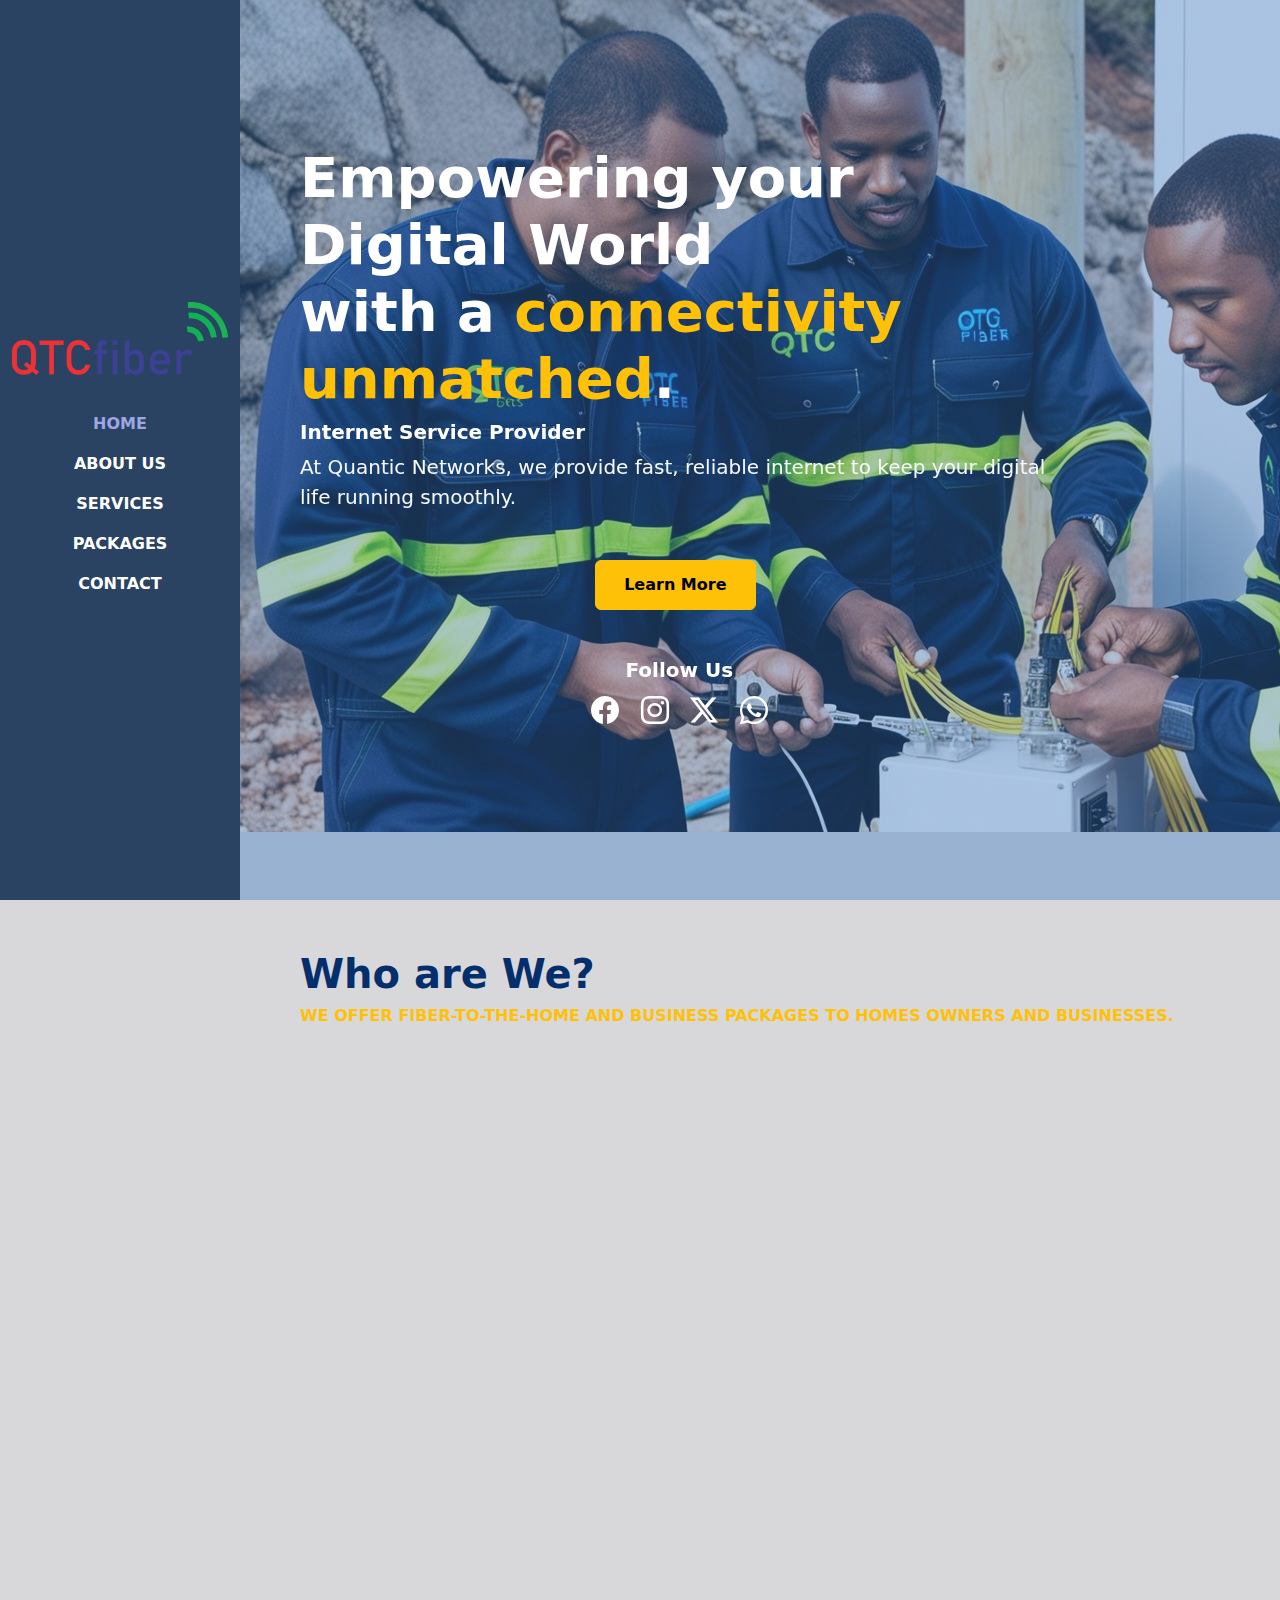
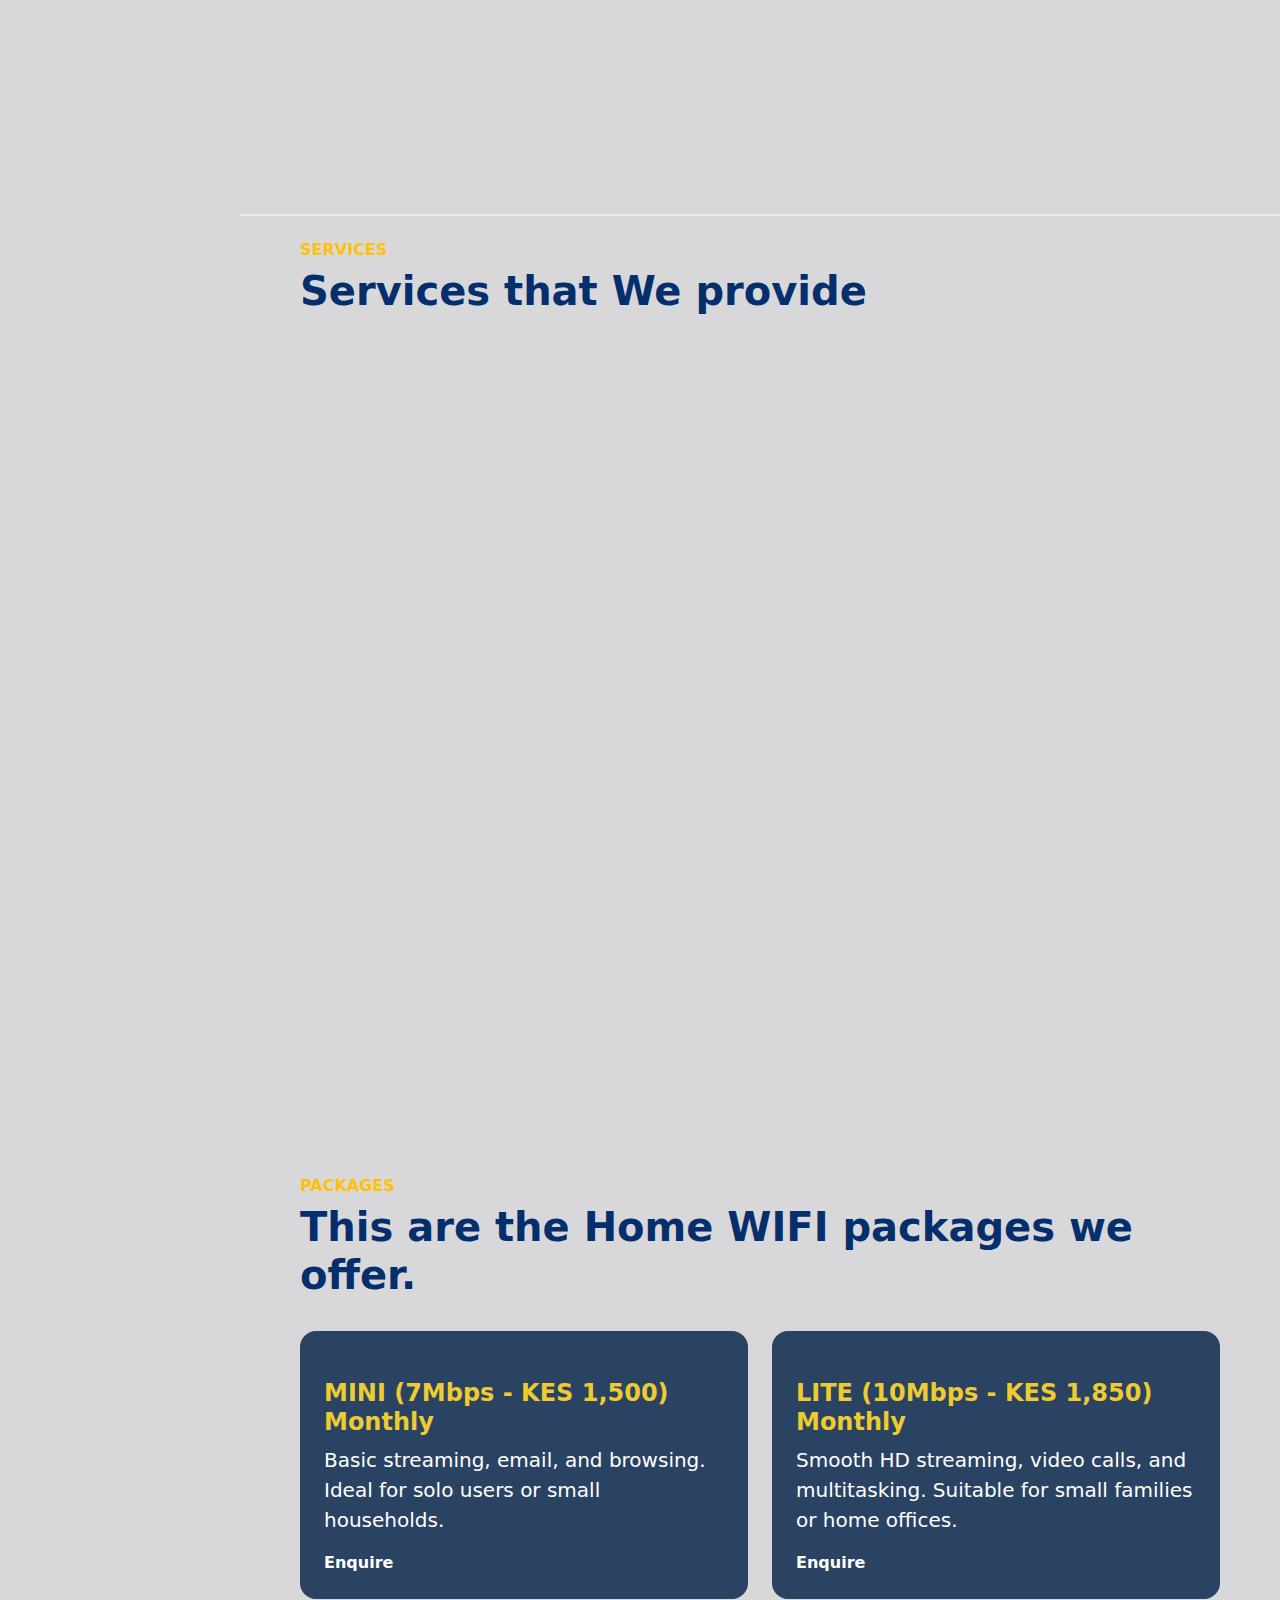
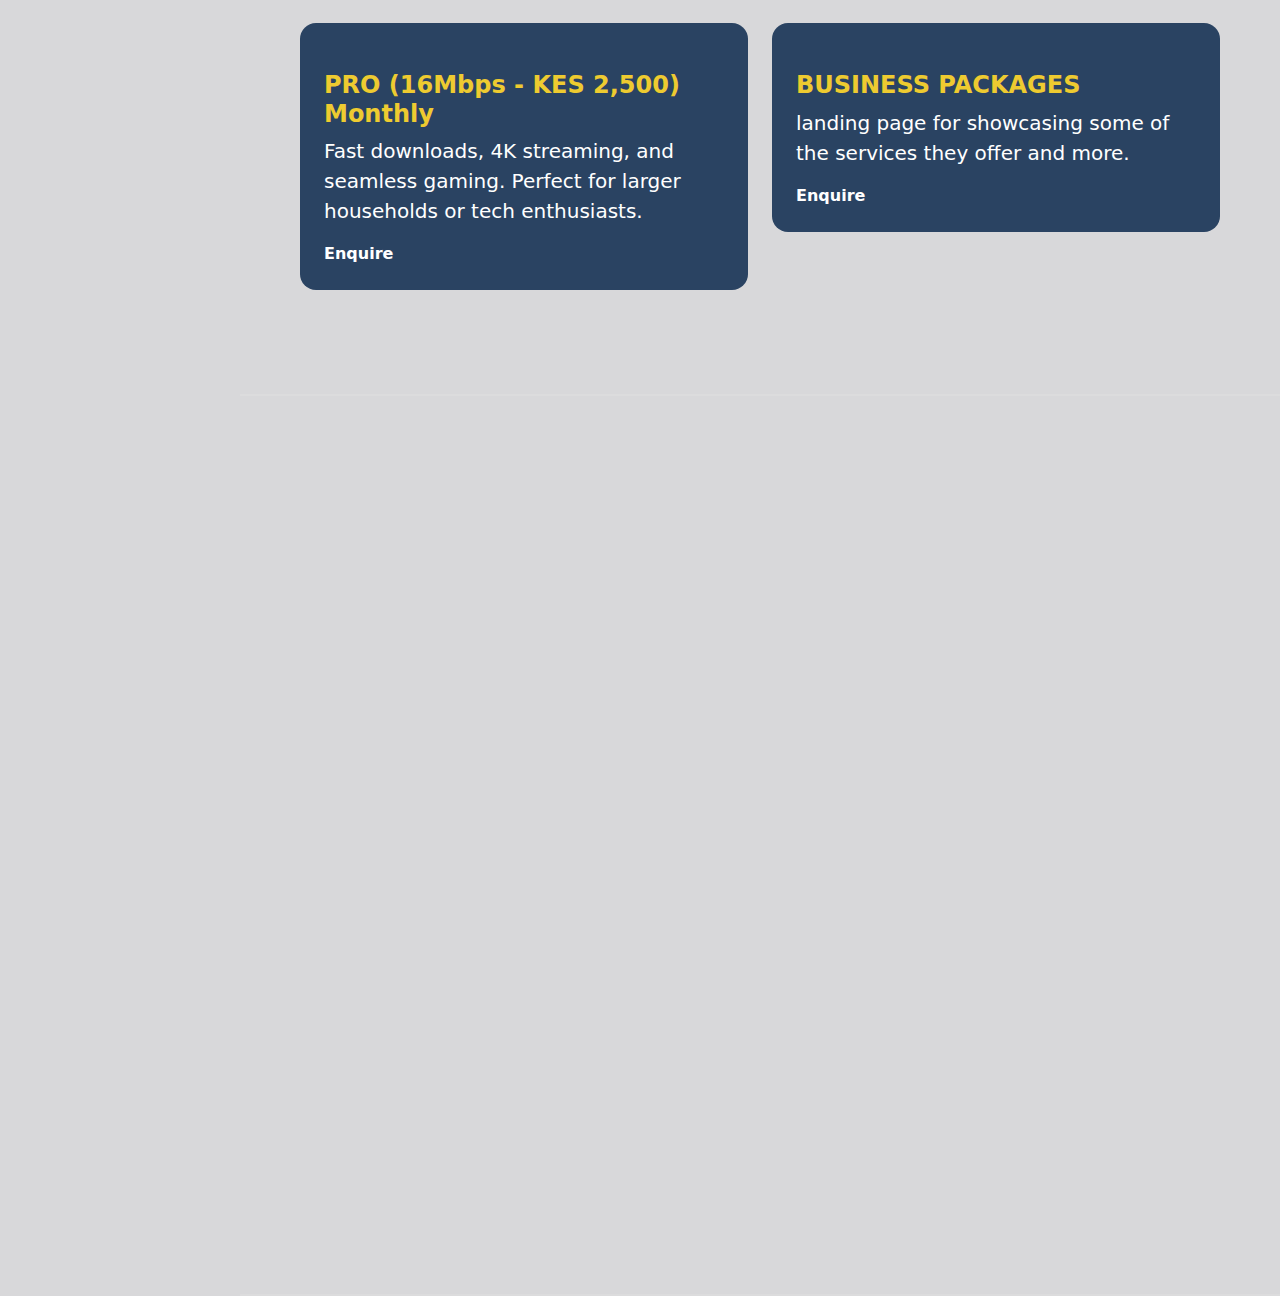
==== index.html @ b3d5b42d "minor edit" ====
<!doctype html>
<html lang="en">
  <head>
    <meta charset="utf-8">
    <meta name="viewport" content="width=device-width, initial-scale=1">
    <title>Quantic Networks</title>
    <link href="https://unpkg.com/aos@2.3.1/dist/aos.css" rel="stylesheet">
    <link rel="stylesheet" href="https://cdn.jsdelivr.net/npm/bootstrap-icons@1.11.3/font/bootstrap-icons.min.css">
    <link rel="stylesheet" href="index.css">
    <link rel= "stylesheet" href= "https://maxst.icons8.com/vue-static/landings/line-awesome/font-awesome-line-awesome/css/all.min.css" >
    <link href="https://cdn.jsdelivr.net/npm/bootstrap@5.3.3/dist/css/bootstrap.min.css" rel="stylesheet">
    <style>
        @import url('https://fonts.googleapis.com/css2?family=Bai+Jamjuree:ital,wght@0,200;0,300;0,400;0,500;0,600;0,700;1,200;1,300;1,400;1,500;1,600;1,700&display=swap');

h1,h2,h3,h4,h5,h6{
    color: var(--color-heading);
    font-weight: 700;
}
:root {
    --color-body: #fff;
    --color-heading: #eed830;
    --color-base: #2a4362;
    --color-base3: #052e6c;
    --color-base2: #d8d8da;
    --color-brand: #fff;
    --color-brand2: #eecb30;
    --color-brand3: #9fa6e4;

    --sidebar-width: 240px;
    --font-base: "Bai Jamjuree", sans-serif;
}
body{
    background-color: var(--color-base2);
    color: var(--color-body);
    font-weight: 700;
}
a{
    text-decoration: none;
    color: var(--color-body);
    transition: all 0.4s ease;
}
a:hover {
    color: var(--color-brand);
}
img{
    width: 100%;
    background-position: center;
    object-fit: cover;
}
.bg-base{
    background-color: var(--color-base);
}
.full-height{
 min-height: 100vh;
 height: 100%;
 display: flex;
 flex-direction: column;
 justify-content: center;
 padding-top: 80px;
 padding-bottom: 80px;
 border-bottom: 2px solid rgba(255, 255, 255, 0.1);
}
.full-height1{
 min-height: 100vh;
 height: 100%;
 display: flex;
 flex-direction: column;
 justify-content: center;
 padding-top: 80px;
 padding-bottom: 80px;
 background: linear-gradient(rgba(56, 119, 197, 0.4),rgba(56, 119, 197,0.4)),url(Images/Img1.jpg);
 background-repeat: no-repeat;
 /* border-bottom: 2px solid rgba(236, 236, 236, 0.877); */
}
.responsive-image {
    width: 100%;
    height: auto;
    display: block;
    margin: auto;
}

.full-height3{
 min-height: 100vh;
 height: 100%;
 display: flex;
 flex-direction: column;
 justify-content: center;
 padding-top: 50px;
 padding-bottom: 90px;
 /* background: var(--color-base); */
 border-bottom: 2px solid rgba(236, 236, 236, 0.877);
}
.text-brand{
    color: var(--color-brand2);
}
.text-brand2{
    color: var(--color-brand);
}
.text-brand3{
    color: var(--color-base3);
}
/* navbar */
.navbar{
    background-color: var(--color-base);
}
.navbar .nav-link {
font-weight: 700;
text-transform: uppercase;
color: #fff;
}
.navbar .nav-link:hover{
    color: var(--color-base3);
}
.navbar .nav-link.active{
    color: var(--color-brand3);
}
@media(min-width: 992px) {
    .navbar{
        min-height: 100vh;
        width: var(--sidebar-width);
        /* background: linear-gradient(rgba(211,205,209,0.9),rgba(211,205,209,0.9)),url(imgs/102.jpg); */
        background-repeat: no-repeat;
        background-size: cover;
        background-position: center;
    }
  
    #content-wrapper{
        padding-left: var(--sidebar-width);
    }
}

.btn{
padding: 12px 28px;
font-weight: 700;
}
.btn-brand{
    background-color: var(--color-brand3);
   
}
.btn-brand:hover,
.btn-brand:focus {
    background-color: var(--color-base3);
    color: var(--color-brand);
}
.socials-brand{
    color: var(--color-brand);
}
.socials-brand:hover,
.socials-brand:focus {
    color: var(--color-base3);
}
.link-custom{
    font-weight: 700;
    position: relative;
}
.link-custom::after{
    content: "";
    width: 0%;
    height: 2px;
    background-color: var(--color-brand);
    position: absolute;
    left: 0;
    top: 100%;
    transition: all 0.4s;
}
.link-custom:hover::after{
    width: 100%;
}
.shadow-effect{
    transition: all 0.5s;
}
.shadow-effect:hover{
    box-shadow: -6px 6px 0 0 var(--color-brand2);
}
.iconbox{
width: 60px;
height: 60px;
display: flex;
align-items: center;
justify-content: center;
font-size: 32px;
background-color: var(--color-brand);
color: var(--color-base);
}

.Card-custom .Card-custom-image {
overflow: hidden;
}
.Card-custom .Card-custom-image img {
    transition: all 0.4s ease;
}
.Card-custom:hover .Card-custom-image img {
    transform: scale(1.1);
}
#contact .form-control {
    background-color: var(--color-base);
    border-color: var(--color-base);
    color: var(--color-body);
}
#contact .form-control:focus {
    border-color: var(--color-brand);
    box-shadow: none;
}
#contact .form-control::placeholder {
    color: var(--color-body);
}
#contact input.form-control {
    height: 44px;
}
.profile{
    margin-top: 25px;
}
.profile .img-box {
opacity: 1;
display: block;
position: relative;
}
.profile h2{
    font-size: 22px;
    color: var(--color-base3);
    font-weight: bold;
    margin-top: 15px;
}
.profile h3{
    font-size: 15px;
    color: #000;
    margin-top: 15px;
}
.img-box::after{
    content: '';
    opacity: 0;
    background-color: rgba(0, 0, 0, 0.6);
    position: absolute;
    right: 0;
    left: 0;
    top: 0;
    bottom: 0;
}
.img-box ul{
    margin: 0;
    padding: 20px 0;
    position: absolute;
    z-index: 1;
    bottom: 0;
    display: block;
    left: 50%;
    transform: translateX(-50%);
    opacity: 0;
}
.img-box ul li{
    width: 40px;
    height: 40px;
    border: 1px solid #fff;
    border-radius: 50%;
    margin: 1px;
    padding: 4px;
    display: inline-block;
}
.img-box a{
    color: #fff;
}
.img-box:hover::after{
    opacity: 1;
}
.img-box:hover ul{
    opacity: 1;
}
.img-box a:hover li{
    color: var(--color-base3);
    border: 1px solid #052e6c;
}

    </style>
  </head>
  <body data-bs-spy="scroll" data-bs-target=".navbar">
    <!-- Navbar -->
    <nav class="navbar navbar-expand-lg navbar-dark fixed-top">
        <div class="container flex-lg-column">
          <a class="navbar-brand mb-lg-4 m-lg-auto" href="#">
            <span class="h3 fw-bold d-block d-lg-none">Quantic Networks</span>
            <img src="Images/Logo.png" class="d-none d-lg-block" alt="">
          </a>
          <button class="navbar-toggler" type="button" data-bs-toggle="collapse" data-bs-target="#navbarNav" aria-controls="navbarNav" aria-expanded="false" aria-label="Toggle navigation">
            <span class="navbar-toggler-icon"></span>
          </button>
          <div class="collapse navbar-collapse" id="navbarNav">
            <ul class="navbar-nav ms-auto flex-lg-column text-lg-center">
              <li class="nav-item">
                <a class="nav-link active" href="#home">Home</a>
              </li>
              <li class="nav-item">
                <a class="nav-link" href="#about">About Us</a>
              </li>
              <li class="nav-item">
                <a class="nav-link" href="#services">Services</a>
              </li>
              <li class="nav-item">
                <a class="nav-link" href="#work">Packages</a>
              </li>
              <!-- <li class="nav-item">
                <a class="nav-link" href="#team">Team</a>
              </li> -->
              <li class="nav-item">
                <a class="nav-link" href="#contact">Contact</a>
              </li>
             
             
            </ul>
          </div>
        </div>
      </nav>
      <!-- //Navbar -->

      <!-- Content wrapper -->
       <div id="content-wrapper">
        <!-- Home section -->
         <section id="home" class="full-height1 px-lg-5">
            <div class="container">
                <div class="row">
                    <div class="col-lg-10">
                        <h1 class=" display-4 fw-bold" data-aos="fade-down" data-aos-duration="2500"> <span class="text-brand2">Empowering your Digital World<br>with a <span class="text-warning">connectivity unmatched</span>.</span></h1>
                        <h5 class="text-brand2"data-aos="fade-down" data-aos-delay="800">Internet Service Provider</h5>
                        <p class="lead text-light mb-4" data-aos="fade-down" data-aos-delay="800">At Quantic Networks, we provide fast, reliable internet to keep your digital life running smoothly.</p>
                    </div>
                </div> 
            </div>
            <div class="row mt-4 d-flex">  
                <div class="col-lg-10 text-center">
                    <a href="#about" class="btn btn-warning me-2 text-center">Learn More</a>
                </div>
              <div class="col-lg-10 text-center mt-4" data-aos="fade-down" data-aos-delay="800">
                <div class="row mt-4">
                    <div class="col-12">
                        <h5 class=" text-center text-brand2">Follow Us</h5> 
                       <div class="container mb-4">
                            <a href="https://www.facebook.com/" class="socials-brand"><i class="bi bi-facebook fs-3 me-3"></i></a>
                            <a href="https://instagram.com/qtcfiber_care" class="socials-brand"><i class="bi bi-instagram fs-3 me-3"></i></a>
                            <a href="https://x.com/" class="socials-brand"><i class="bi bi-twitter-x fs-3 me-3"></i></a>
                            <a href="https://api.whatsapp.com/send?phone=254114063049&text=Hi, .&source=&data="class="socials-brand"><i class="bi bi-whatsapp fs-3"></i></a>
                       </div>
                    </div>
                </div>
              </div>
         </section>
         <!-- //Home section -->

         <!-- Who are We section -->
         <section id="about" class="full-height3 px-lg-5">
            <div class="container-fluid">
              <div class="row">
                  <div class="col lg-8">
                      <h1 class="text-brand3">Who are We?</h1>
                      <h6 class="text-brand3 text-warning">WE OFFER FIBER-TO-THE-HOME AND BUSINESS PACKAGES TO HOMES OWNERS AND BUSINESSES.</h6>
                  </div>
                  <div class="mb-2">
                          <p class="lead text-dark" data-aos="fade-up" data-aos-duration="1500">Founded in 2019, QTC Fiber is dedicated to bringing high-speed FTTH (Fiber-To-The-Home) technology to the vibrant community of Kasarani, Nairobi. Our skilled technicians and customer-focused team are committed to delivering a seamless internet experience with unmatched performance and reliability. We take pride in pioneering Kasarani's digital landscape, ensuring our future-proof network meets the growing demand for bandwidth. More than just an internet provider, QTC Fiber is here to bridge the digital divide and empower Kasarani. Join us today and experience the difference. </p>
              </div>
            </div>
                <div class="row px-lg-5 d-flex justify-content-center">
                   <div class="col-lg-4"data-aos="fade-up" data-aos-duration="1800">
                    <div class="mb-4 p-4 bg-base rounded-4 shadow ">
                        <div class="iconbox rounded-4">
                            <i class="bi bi-eye text-warning"></i>
                        </div>
                        <h4 class="text-warning mb-2">Vision</h4>
                        <p class="lead">To lead in providing reliable fiber optic solutions, connecting every home and business in Kenya for a digitally inclusive future.</p>
                    </div>
                   </div>
                   <div class="col-lg-4"data-aos="fade-up" data-aos-duration="1800">
                    <div class="Service p-4 bg-base rounded-4 shadow ">
                        <div class="iconbox rounded-4">
                            <i class="bi bi-trophy text-warning"></i>
                        </div>
                        <h4 class="text-warning mb-2">Mission</h4>
                        <p class="lead">To deliver fast, reliable, and future-proof internet with a focus on quality, customer satisfaction, and community growth in Kenya.</p>
                    </div>
                   </div>
                    <div class="mb-4">
                        
                        <div class=" mb-2"data-aos="fade-up" data-aos-duration="1500">
                           
                        </div>
                    </div>
                  
              </div>
             
            </div>
             </section>
             <!-- //Who are we end -->
          <!-- Services section -->
           <section id="services" class="full-height2 px-lg-5">
          <div class="container mt-4">
            <div class="row">
                <div class="col lg-8">
                    <h6 class="text-brand3 text-warning">SERVICES</h6>
                    <h1 class="text-brand3">Services that We provide</h1>
                </div>
            </div>
            <div class="row">
                <div class="col-md-4 mb-4"data-aos="fade-up" data-aos-duration="1500">
                    <div class="Service p-4 bg-base rounded-4 shadow-effect">
                        <div class="iconbox rounded-4">
                            <i class="bi bi-wrench-adjustable-circle text-warning"></i>
                        </div>
                        <h4 class="text-brand2 mt-4 mb-2 text-warning">FREE WIFI INSTALLATIONS</h4>
                        <p class="lead">We ensure your household remains connected with fast, reliable, and secure internet. We customize the setup to suit your home’s layout, maximizing coverage for all your devices. Whether for streaming, gaming, or remote work, we deliver a seamless internet experience that keeps your family connected.</p>
                        <a href="https://api.whatsapp.com/send?phone=254114063049&text=Hi, I would like to ask about your free wifi installations.&source=&data=" class="link-custom text-warning">Enquire</a>
     
                    </div>
                </div>
                <div class="col-md-4 mb-4" data-aos="fade-up" data-aos-duration="2300">
                    <div class="Service p-4 bg-base rounded-4 shadow-effect">
                        <div class="iconbox rounded-4">
                            <i class="bi bi-laptop text-warning"></i>
                        </div>
                        <h4 class="text-brand2 mt-4 mb-2 text-warning">CCTV INSTALLATION </h4>
                        <p class="lead">Protect your home or business with our expert CCTV Installation service. We provide customized security solutions, from choosing the right cameras to professional installation and setup. Monitor your property in real-time with high-definition video, giving you peace of mind with 24/7 surveillance.</p>
                        <a href="https://api.whatsapp.com/send?phone=254114063049&text=Hi,I would like to get a quote on a CCTV installation .&source=&data=" class="link-custom text-warning">Enquire</a>
     
                    </div>
                </div>
                <div class="col-md-4 mb-4" data-aos="fade-up"data-aos-duration="3000">
                    <div class="Service p-4 bg-base rounded-4 shadow-effect">
                        <div class="iconbox rounded-4">
                            <i class="bi bi-shield-lock-fill text-warning"></i>
                        </div>
                        <h4 class="text-brand2 mt-4 mb-2 text-warning">I.T CONSULTANCY</h4>
                        <p class="lead">Our I.T. Consultancy Services are crafted to help your business utilize technology for growth and efficiency. From system integration to cybersecurity, we offer expert advice and solutions tailored to your specific needs. Let us guide you through digital transformation, ensuring your technology infrastructure is strong, secure, and future-ready.

                        </p>
                        <a href="https://api.whatsapp.com/send?phone=254114063049&text=Hi,I would like to get consultation on .&source=&data=" class="link-custom text-warning">Enquire</a>
     
                    </div>
                </div>
            </div>
          </div>
           </section>
           <!-- //services end -->

           <!-- Work section -->
    <section id="work" class="full-height px-lg-5">
            <div class="container">
              <div class="row pb-4">
                  <div class="col lg-8">
                      <h6 class="text-brand3 text-warning">PACKAGES</h6>
                      <h1 class="text-brand3">This are the Home WIFI packages we offer.</h1>
                  </div>
              </div>
              <div class="row">
                <div class="col-md-6 mb-4">
                    <div class="Card-custom bg-base rounded-4 shadow-effect">
                        <div class="Card-custom-content p-4">
                          <h4 class="text-brand mt-4 mb-2">MINI (7Mbps - KES 1,500) Monthly</h4>
                        <p class="lead">Basic streaming, email, and browsing. Ideal for solo users or small households.  </p>
                        <a href="https://api.whatsapp.com/send?phone=254114063049&text=Hi, I would like to enquire about an installation for the MINI package.&source=&data=" class="link-custom">Enquire</a>

                        </div>
                    </div>
                </div>
                  <div class="col-md-6 mb-4">
                      <div class="Card-custom bg-base rounded-4 shadow-effect">
                          <div class="Card-custom-content p-4">
                            <h4 class="text-brand mt-4 mb-2">LITE (10Mbps - KES 1,850) Monthly</h4>
                          <p class="lead">Smooth HD streaming, video calls, and multitasking. Suitable for small families or home offices.</p>
                          <a href="https://api.whatsapp.com/send?phone=254114063049&text=Hi, I would like to enquire about an installation for the LITE package.&source=&data=" class="link-custom">Enquire</a>

                          </div>
                      </div>
                  </div>

                 

                <div class="col-md-6 mb-4">
                    <div class="Card-custom bg-base rounded-4 shadow-effect">
                       
                        <div class="Card-custom-content p-4">
                          <h4 class="text-brand mt-4 mb-2">PRO (16Mbps - KES 2,500) Monthly</h4>
                        <p class="lead">Fast downloads, 4K streaming, and seamless gaming. Perfect for larger households or tech enthusiasts.</p>
                        <a href="https://api.whatsapp.com/send?phone=254114063049&text=Hi, I would like to enquire about an installation for the PRO package.&source=&data=" class="link-custom">Enquire</a>

                        </div>
                    </div>
                </div>

                <div class="col-md-6 mb-4">
                    <div class="Card-custom bg-base rounded-4 shadow-effect">
                        
                        <div class="Card-custom-content p-4">
                          <h4 class="text-brand mt-4 mb-2">BUSINESS PACKAGES</h4>
                        <p class="lead">landing page for showcasing
                          some of the services they offer and more.
                        </p>
                        <a href="https://api.whatsapp.com/send?phone=254114063049&text=Hi, I would like to enquire for a business package.&source=&data=" class="link-custom">Enquire</a>

                        </div>
                    </div>
                </div>
                <!-- //Work -->
                  </div>
              </div>
           
     </section>
     <!-- //Work -->

     <!-- <section id="team" class="full-height px-lg-5">
        <div class="container">
          <div class="row d-flex justify-content-center">
                  <h1 class="text-brand3 text-center">Meet Our Team.</h1>
              <div class="col-lg-8">                  
                  <div class="row mt-4">
                    <div class="col-md-4 col-lg-6 text-center profile">
                        <div class="img-box">
                            <img src="imgs/OIP (1).jpeg" alt="" class="rounded-4">
                            <ul>
                               <a href=""><li><i class="bi bi-twitter-x"></i></li></a> 
                                <a href=""><li><i class="bi bi-linkedin"></i></li></a>
                                <a href=""><li><i class="bi bi-github"></i></li></a>
                            </ul>
                        </div>
                        <h2>Duncan Mwangi</h2>
                        <h3>Front End  Developer</h3>
                        
                        <a href="#" class="link-custom text-dark">Read more</a>
                    </div>
                    <div class="col-md-4 col-lg-6 text-center profile">
                        <div class="img-box">
                            <img src="imgs/OIP (1).jpeg" alt="" class="rounded-4">
                            <ul>
                                <a href="https://x.com/Mwas_the_great"><li><i class="bi bi-twitter-x"></i></li></a> 
                                <a href="https://www.linkedin.com/in/duncan-mwangi-35950b2a0/"><li><i class="bi bi-linkedin"></i></li></a>
                                <a href="https://github.com/dunkohm/"><li><i class="bi bi-github"></i></li></a>
                            </ul>
                        </div>
                        <h2>Ivy Manegene</h2>
                        <h3>Fullstack Developer</h3>
                        
                        <a href="https://dunkohm.github.io/Duncan_portfolio/" class="link-custom text-dark">Read more</a>
                    </div>
                    <div class="col-md-4 col-lg-6 text-center profile">
                        <div class="img-box">
                            <img src="imgs/OIP (1).jpeg" alt="" class="rounded-4">
                            <ul>
                                <a href=""><li><i class="bi bi-twitter-x"></i></li></a> 
                                <a href=""><li><i class="bi bi-linkedin"></i></li></a>
                                <a href=""><li><i class="bi bi-github"></i></li></a>
                            </ul>
                        </div>
                        <h2>Kevin Musembi</h2>
                        <h3>Fullstack Developer</h3>
                        
                    </div>
                    <div class="col-md-4 col-lg-6 text-center profile">
                        <div class="img-box">
                            <img src="imgs/OIP (1).jpeg" alt="" class="rounded-4">
                            <ul>
                                <a href=""><li><i class="bi bi-twitter-x"></i></li></a> 
                                <a href=""><li><i class="bi bi-linkedin"></i></li></a>
                                <a href=""><li><i class="bi bi-github"></i></li></a>
                            </ul>
                        </div>
                        <h2>Jane Malo</h2>
                        <h3>Front end Developer</h3>
                        
                    </div>
                  </div>
              </div>
          </div>    
          </div>    
     </section> -->
     


       <!-- Contact section -->
       <section id="contact" class="full-height px-lg-5">
        <div class="container"data-aos="fade-up"  data-aos-duration="1000">
          <div class="row justify-content-center text-center">
              <div class="col-lg-8 pb-4">
                  <h6 class="text-brand3">CONTACT</h6>
                  <h1 class="text-brand3">Interested in working together? Let's talk.</h1>
              </div>
              <div class="col-lg-8">
                <form action="#" class="row g-lg-3 gy-3">
                     <div class="form-group col-md-6">
                        <input type="text" class="form-control" placeholder="Enter your name">
                     </div>
                     <div class="form-group col-md-6">
                        <input type="email" class="form-control" placeholder="Enter your email">
                     </div>
                     <div class="form-group col-12">
                        <input type="text" class="form-control" placeholder="Enter Subject">
                     </div>
                     <div class="form-group col-12">
                        <textarea rows="4" placeholder="Enter your Mesaage" class="form-control"></textarea>
                     </div>
                     <div class="form-group col-12 d-grid">
                       <button type="submit" class="btn btn-brand">Contact Us</button>
                     </div>
                </form>

              </div>
          </div>
         
          </div>
       
     </section>
     <!-- //Contact section -->
       </div>
        
       <script src="https://unpkg.com/aos@2.3.1/dist/aos.js"></script>
       <script>
        AOS.init();
      </script>
       <!-- //Content Wrapper -->
    <script src="https://cdn.jsdelivr.net/npm/bootstrap@5.3.3/dist/js/bootstrap.bundle.min.js" integrity="sha384-YvpcrYf0tY3lHB60NNkmXc5s9fDVZLESaAA55NDzOxhy9GkcIdslK1eN7N6jIeHz" crossorigin="anonymous"></script>
  </body>
</html>
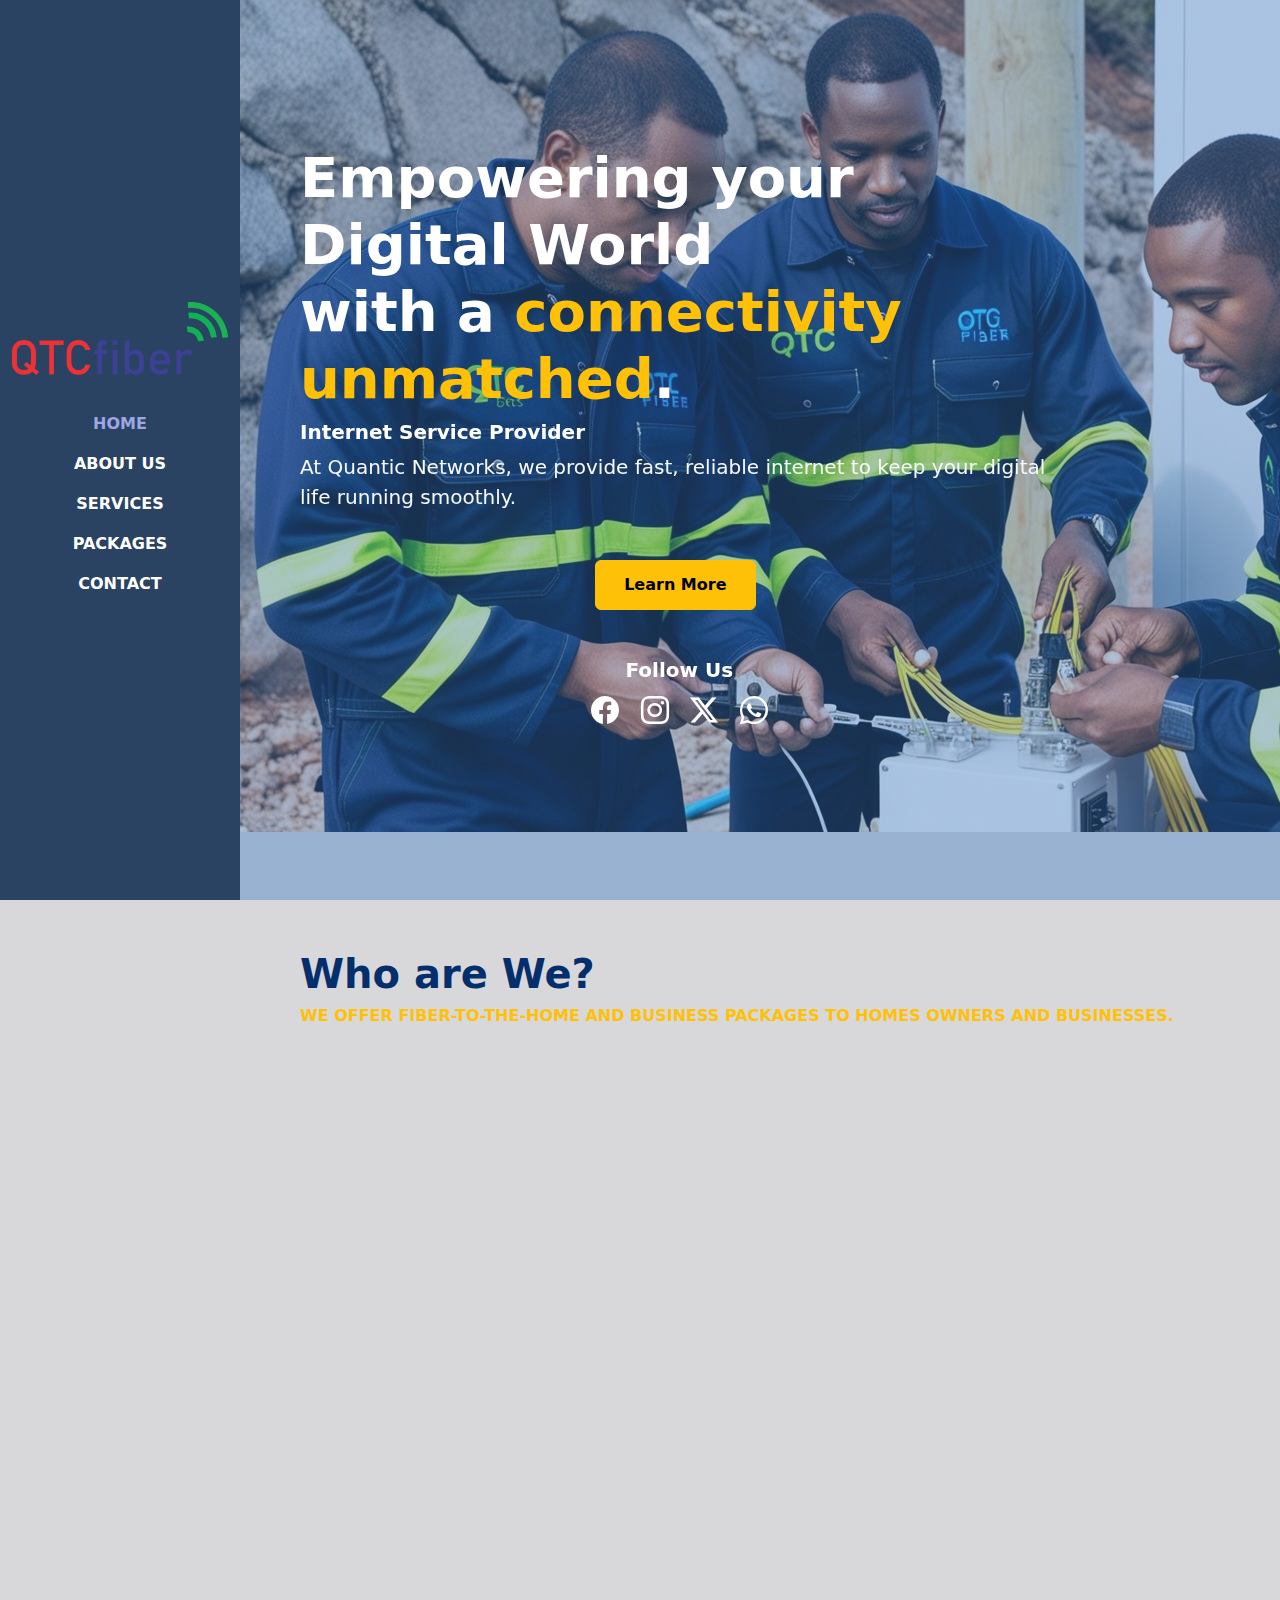
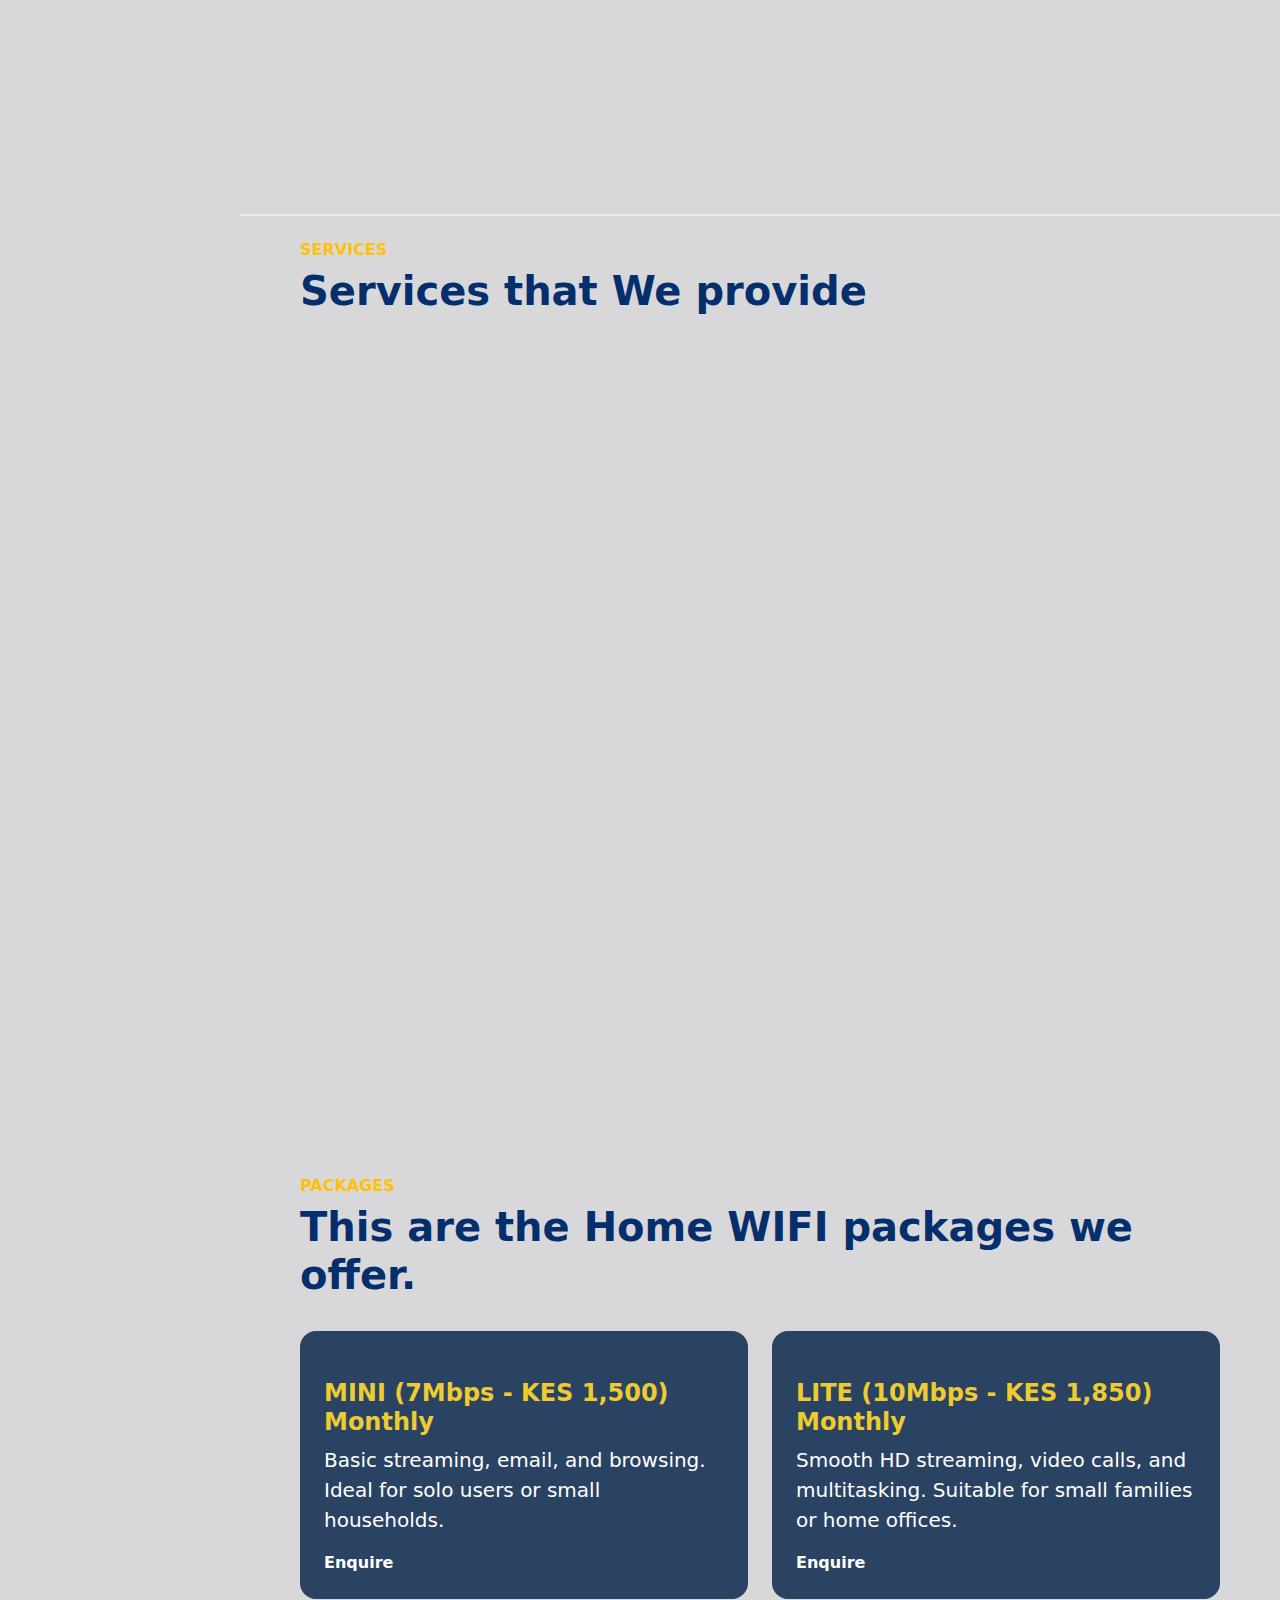
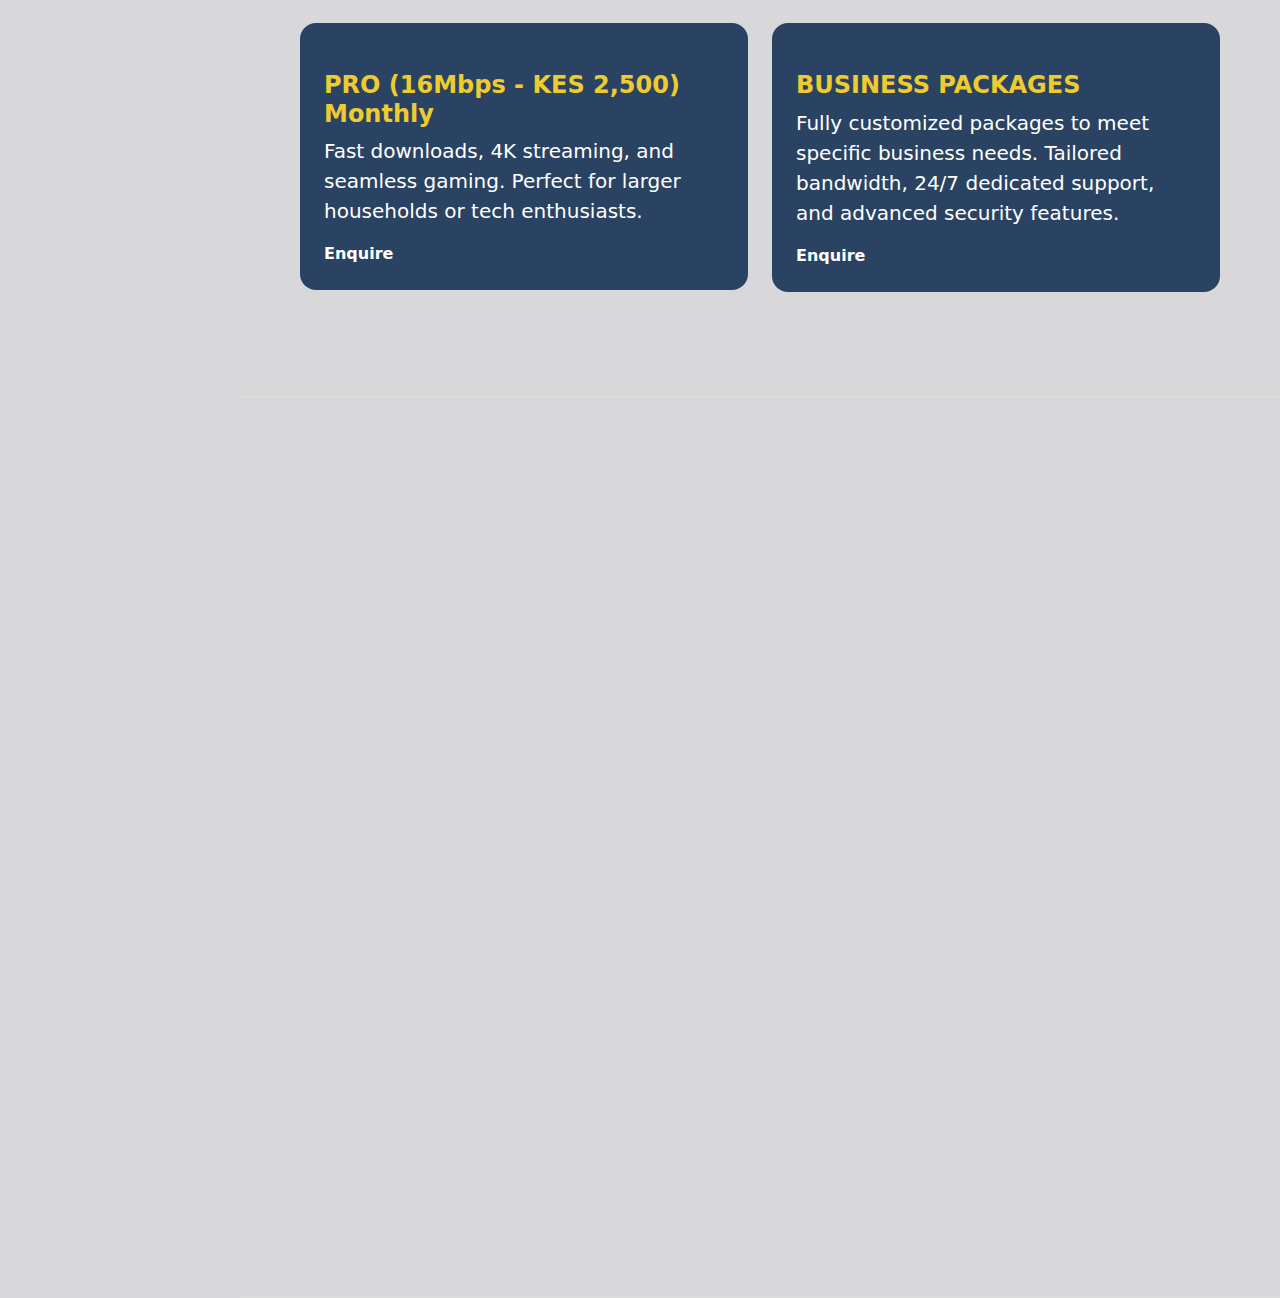
==== commit 9f90fbde: "minor edit" ====
--- a/index.html
+++ b/index.html
@@ -488,9 +488,7 @@
                         
                         <div class="Card-custom-content p-4">
                           <h4 class="text-brand mt-4 mb-2">BUSINESS PACKAGES</h4>
-                        <p class="lead">landing page for showcasing
-                          some of the services they offer and more.
-                        </p>
+                        <p class="lead">Fully customized packages to meet specific business needs. Tailored bandwidth, 24/7 dedicated support, and advanced security features.</p>
                         <a href="https://api.whatsapp.com/send?phone=254114063049&text=Hi, I would like to enquire for a business package.&source=&data=" class="link-custom">Enquire</a>
 
                         </div>
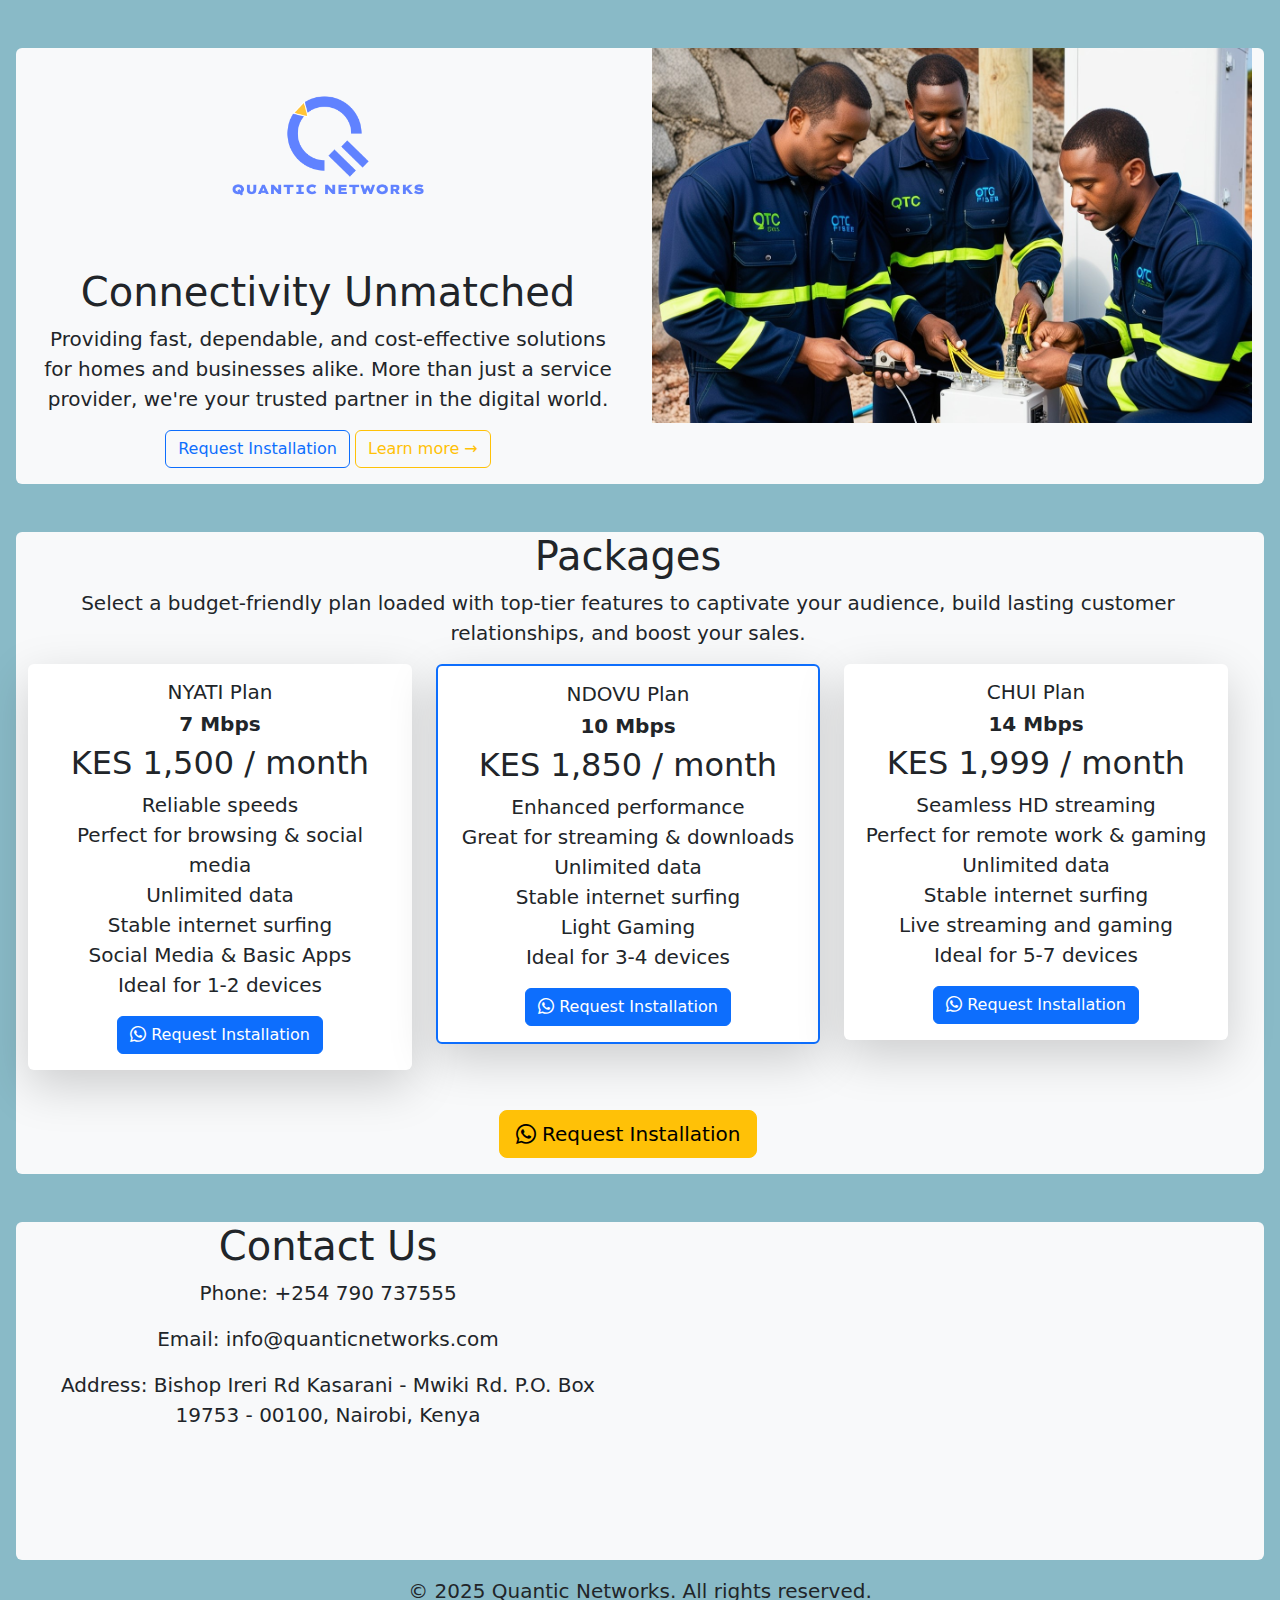
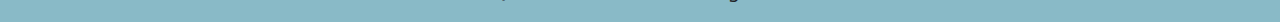
==== commit 023e659d: "added different layout and new logo" ====
--- a/index.html
+++ b/index.html
@@ -1,615 +1,140 @@
-
-<!doctype html>
+<!DOCTYPE html>
 <html lang="en">
-  <head>
-    <meta charset="utf-8">
-    <meta name="viewport" content="width=device-width, initial-scale=1">
+<head>
+    <meta charset="UTF-8">
+    <meta name="viewport" content="width=device-width, initial-scale=1.0">
     <title>Quantic Networks</title>
-    <link href="https://unpkg.com/aos@2.3.1/dist/aos.css" rel="stylesheet">
+    <link rel="stylesheet" href="styles.css">
+    <link href="https://cdn.jsdelivr.net/npm/bootstrap@5.3.3/dist/css/bootstrap.min.css" rel="stylesheet">
     <link rel="stylesheet" href="https://cdn.jsdelivr.net/npm/bootstrap-icons@1.11.3/font/bootstrap-icons.min.css">
-    <link rel="stylesheet" href="index.css">
-    <link rel= "stylesheet" href= "https://maxst.icons8.com/vue-static/landings/line-awesome/font-awesome-line-awesome/css/all.min.css" >
-    <link href="https://cdn.jsdelivr.net/npm/bootstrap@5.3.3/dist/css/bootstrap.min.css" rel="stylesheet">
-    <style>
-        @import url('https://fonts.googleapis.com/css2?family=Bai+Jamjuree:ital,wght@0,200;0,300;0,400;0,500;0,600;0,700;1,200;1,300;1,400;1,500;1,600;1,700&display=swap');
-
-h1,h2,h3,h4,h5,h6{
-    color: var(--color-heading);
-    font-weight: 700;
-}
-:root {
-    --color-body: #fff;
-    --color-heading: #eed830;
-    --color-base: #2a4362;
-    --color-base3: #052e6c;
-    --color-base2: #d8d8da;
-    --color-brand: #fff;
-    --color-brand2: #eecb30;
-    --color-brand3: #9fa6e4;
-
-    --sidebar-width: 240px;
-    --font-base: "Bai Jamjuree", sans-serif;
-}
-body{
-    background-color: var(--color-base2);
-    color: var(--color-body);
-    font-weight: 700;
-}
-a{
-    text-decoration: none;
-    color: var(--color-body);
-    transition: all 0.4s ease;
-}
-a:hover {
-    color: var(--color-brand);
-}
-img{
-    width: 100%;
-    background-position: center;
-    object-fit: cover;
-}
-.bg-base{
-    background-color: var(--color-base);
-}
-.full-height{
- min-height: 100vh;
- height: 100%;
- display: flex;
- flex-direction: column;
- justify-content: center;
- padding-top: 80px;
- padding-bottom: 80px;
- border-bottom: 2px solid rgba(255, 255, 255, 0.1);
-}
-.full-height1{
- min-height: 100vh;
- height: 100%;
- display: flex;
- flex-direction: column;
- justify-content: center;
- padding-top: 80px;
- padding-bottom: 80px;
- background: linear-gradient(rgba(56, 119, 197, 0.4),rgba(56, 119, 197,0.4)),url(Images/Img1.jpg);
- background-repeat: no-repeat;
- /* border-bottom: 2px solid rgba(236, 236, 236, 0.877); */
-}
-.responsive-image {
-    width: 100%;
-    height: auto;
-    display: block;
-    margin: auto;
-}
-
-.full-height3{
- min-height: 100vh;
- height: 100%;
- display: flex;
- flex-direction: column;
- justify-content: center;
- padding-top: 50px;
- padding-bottom: 90px;
- /* background: var(--color-base); */
- border-bottom: 2px solid rgba(236, 236, 236, 0.877);
-}
-.text-brand{
-    color: var(--color-brand2);
-}
-.text-brand2{
-    color: var(--color-brand);
-}
-.text-brand3{
-    color: var(--color-base3);
-}
-/* navbar */
-.navbar{
-    background-color: var(--color-base);
-}
-.navbar .nav-link {
-font-weight: 700;
-text-transform: uppercase;
-color: #fff;
-}
-.navbar .nav-link:hover{
-    color: var(--color-base3);
-}
-.navbar .nav-link.active{
-    color: var(--color-brand3);
-}
-@media(min-width: 992px) {
-    .navbar{
-        min-height: 100vh;
-        width: var(--sidebar-width);
-        /* background: linear-gradient(rgba(211,205,209,0.9),rgba(211,205,209,0.9)),url(imgs/102.jpg); */
-        background-repeat: no-repeat;
-        background-size: cover;
-        background-position: center;
-    }
-  
-    #content-wrapper{
-        padding-left: var(--sidebar-width);
-    }
-}
-
-.btn{
-padding: 12px 28px;
-font-weight: 700;
-}
-.btn-brand{
-    background-color: var(--color-brand3);
-   
-}
-.btn-brand:hover,
-.btn-brand:focus {
-    background-color: var(--color-base3);
-    color: var(--color-brand);
-}
-.socials-brand{
-    color: var(--color-brand);
-}
-.socials-brand:hover,
-.socials-brand:focus {
-    color: var(--color-base3);
-}
-.link-custom{
-    font-weight: 700;
-    position: relative;
-}
-.link-custom::after{
-    content: "";
-    width: 0%;
-    height: 2px;
-    background-color: var(--color-brand);
-    position: absolute;
-    left: 0;
-    top: 100%;
-    transition: all 0.4s;
-}
-.link-custom:hover::after{
-    width: 100%;
-}
-.shadow-effect{
-    transition: all 0.5s;
-}
-.shadow-effect:hover{
-    box-shadow: -6px 6px 0 0 var(--color-brand2);
-}
-.iconbox{
-width: 60px;
-height: 60px;
-display: flex;
-align-items: center;
-justify-content: center;
-font-size: 32px;
-background-color: var(--color-brand);
-color: var(--color-base);
-}
-
-.Card-custom .Card-custom-image {
-overflow: hidden;
-}
-.Card-custom .Card-custom-image img {
-    transition: all 0.4s ease;
-}
-.Card-custom:hover .Card-custom-image img {
-    transform: scale(1.1);
-}
-#contact .form-control {
-    background-color: var(--color-base);
-    border-color: var(--color-base);
-    color: var(--color-body);
-}
-#contact .form-control:focus {
-    border-color: var(--color-brand);
-    box-shadow: none;
-}
-#contact .form-control::placeholder {
-    color: var(--color-body);
-}
-#contact input.form-control {
-    height: 44px;
-}
-.profile{
-    margin-top: 25px;
-}
-.profile .img-box {
-opacity: 1;
-display: block;
-position: relative;
-}
-.profile h2{
-    font-size: 22px;
-    color: var(--color-base3);
-    font-weight: bold;
-    margin-top: 15px;
-}
-.profile h3{
-    font-size: 15px;
-    color: #000;
-    margin-top: 15px;
-}
-.img-box::after{
-    content: '';
-    opacity: 0;
-    background-color: rgba(0, 0, 0, 0.6);
-    position: absolute;
-    right: 0;
-    left: 0;
-    top: 0;
-    bottom: 0;
-}
-.img-box ul{
-    margin: 0;
-    padding: 20px 0;
-    position: absolute;
-    z-index: 1;
-    bottom: 0;
-    display: block;
-    left: 50%;
-    transform: translateX(-50%);
-    opacity: 0;
-}
-.img-box ul li{
-    width: 40px;
-    height: 40px;
-    border: 1px solid #fff;
-    border-radius: 50%;
-    margin: 1px;
-    padding: 4px;
-    display: inline-block;
-}
-.img-box a{
-    color: #fff;
-}
-.img-box:hover::after{
-    opacity: 1;
-}
-.img-box:hover ul{
-    opacity: 1;
-}
-.img-box a:hover li{
-    color: var(--color-base3);
-    border: 1px solid #052e6c;
-}
-
-    </style>
-  </head>
-  <body data-bs-spy="scroll" data-bs-target=".navbar">
-    <!-- Navbar -->
-    <nav class="navbar navbar-expand-lg navbar-dark fixed-top">
-        <div class="container flex-lg-column">
-          <a class="navbar-brand mb-lg-4 m-lg-auto" href="#">
-            <span class="h3 fw-bold d-block d-lg-none">Quantic Networks</span>
-            <img src="Images/Logo.png" class="d-none d-lg-block" alt="">
-          </a>
-          <button class="navbar-toggler" type="button" data-bs-toggle="collapse" data-bs-target="#navbarNav" aria-controls="navbarNav" aria-expanded="false" aria-label="Toggle navigation">
-            <span class="navbar-toggler-icon"></span>
-          </button>
-          <div class="collapse navbar-collapse" id="navbarNav">
-            <ul class="navbar-nav ms-auto flex-lg-column text-lg-center">
-              <li class="nav-item">
-                <a class="nav-link active" href="#home">Home</a>
-              </li>
-              <li class="nav-item">
-                <a class="nav-link" href="#about">About Us</a>
-              </li>
-              <li class="nav-item">
-                <a class="nav-link" href="#services">Services</a>
-              </li>
-              <li class="nav-item">
-                <a class="nav-link" href="#work">Packages</a>
-              </li>
-              <!-- <li class="nav-item">
-                <a class="nav-link" href="#team">Team</a>
-              </li> -->
-              <li class="nav-item">
-                <a class="nav-link" href="#contact">Contact</a>
-              </li>
-             
-             
-            </ul>
-          </div>
-        </div>
-      </nav>
-      <!-- //Navbar -->
-
-      <!-- Content wrapper -->
-       <div id="content-wrapper">
-        <!-- Home section -->
-         <section id="home" class="full-height1 px-lg-5">
+</head>
+<!--  -->
+<body style="background-color: rgb(137, 186, 199);">
+    <!-- Hero Section -->
+  <section id="home" class="hero ">
+       <div class="row d-flex bg-light mx-3 mt-5 rounded-2">
+        <div class="col-md-6 mb-3">
+            <div class="container text-center">
+                <img src="Images/Quantic Networks Logo FULL.png" style="height: 220px;" alt="" class="img-fluid">
+             </div>
             <div class="container">
-                <div class="row">
-                    <div class="col-lg-10">
-                        <h1 class=" display-4 fw-bold" data-aos="fade-down" data-aos-duration="2500"> <span class="text-brand2">Empowering your Digital World<br>with a <span class="text-warning">connectivity unmatched</span>.</span></h1>
-                        <h5 class="text-brand2"data-aos="fade-down" data-aos-delay="800">Internet Service Provider</h5>
-                        <p class="lead text-light mb-4" data-aos="fade-down" data-aos-delay="800">At Quantic Networks, we provide fast, reliable internet to keep your digital life running smoothly.</p>
-                    </div>
-                </div> 
-            </div>
-            <div class="row mt-4 d-flex">  
-                <div class="col-lg-10 text-center">
-                    <a href="#about" class="btn btn-warning me-2 text-center">Learn More</a>
-                </div>
-              <div class="col-lg-10 text-center mt-4" data-aos="fade-down" data-aos-delay="800">
-                <div class="row mt-4">
-                    <div class="col-12">
-                        <h5 class=" text-center text-brand2">Follow Us</h5> 
-                       <div class="container mb-4">
-                            <a href="https://www.facebook.com/" class="socials-brand"><i class="bi bi-facebook fs-3 me-3"></i></a>
-                            <a href="https://instagram.com/qtcfiber_care" class="socials-brand"><i class="bi bi-instagram fs-3 me-3"></i></a>
-                            <a href="https://x.com/" class="socials-brand"><i class="bi bi-twitter-x fs-3 me-3"></i></a>
-                            <a href="https://api.whatsapp.com/send?phone=254114063049&text=Hi, .&source=&data="class="socials-brand"><i class="bi bi-whatsapp fs-3"></i></a>
-                       </div>
-                    </div>
-                </div>
-              </div>
-         </section>
-         <!-- //Home section -->
-
-         <!-- Who are We section -->
-         <section id="about" class="full-height3 px-lg-5">
-            <div class="container-fluid">
-              <div class="row">
-                  <div class="col lg-8">
-                      <h1 class="text-brand3">Who are We?</h1>
-                      <h6 class="text-brand3 text-warning">WE OFFER FIBER-TO-THE-HOME AND BUSINESS PACKAGES TO HOMES OWNERS AND BUSINESSES.</h6>
-                  </div>
-                  <div class="mb-2">
-                          <p class="lead text-dark" data-aos="fade-up" data-aos-duration="1500">Founded in 2019, QTC Fiber is dedicated to bringing high-speed FTTH (Fiber-To-The-Home) technology to the vibrant community of Kasarani, Nairobi. Our skilled technicians and customer-focused team are committed to delivering a seamless internet experience with unmatched performance and reliability. We take pride in pioneering Kasarani's digital landscape, ensuring our future-proof network meets the growing demand for bandwidth. More than just an internet provider, QTC Fiber is here to bridge the digital divide and empower Kasarani. Join us today and experience the difference. </p>
-              </div>
-            </div>
-                <div class="row px-lg-5 d-flex justify-content-center">
-                   <div class="col-lg-4"data-aos="fade-up" data-aos-duration="1800">
-                    <div class="mb-4 p-4 bg-base rounded-4 shadow ">
-                        <div class="iconbox rounded-4">
-                            <i class="bi bi-eye text-warning"></i>
-                        </div>
-                        <h4 class="text-warning mb-2">Vision</h4>
-                        <p class="lead">To lead in providing reliable fiber optic solutions, connecting every home and business in Kenya for a digitally inclusive future.</p>
-                    </div>
-                   </div>
-                   <div class="col-lg-4"data-aos="fade-up" data-aos-duration="1800">
-                    <div class="Service p-4 bg-base rounded-4 shadow ">
-                        <div class="iconbox rounded-4">
-                            <i class="bi bi-trophy text-warning"></i>
-                        </div>
-                        <h4 class="text-warning mb-2">Mission</h4>
-                        <p class="lead">To deliver fast, reliable, and future-proof internet with a focus on quality, customer satisfaction, and community growth in Kenya.</p>
-                    </div>
-                   </div>
-                    <div class="mb-4">
-                        
-                        <div class=" mb-2"data-aos="fade-up" data-aos-duration="1500">
-                           
-                        </div>
-                    </div>
-                  
-              </div>
-             
-            </div>
-             </section>
-             <!-- //Who are we end -->
-          <!-- Services section -->
-           <section id="services" class="full-height2 px-lg-5">
-          <div class="container mt-4">
-            <div class="row">
-                <div class="col lg-8">
-                    <h6 class="text-brand3 text-warning">SERVICES</h6>
-                    <h1 class="text-brand3">Services that We provide</h1>
+                <h2 class="text-center h1">Connectivity Unmatched</h2>
+                <p class="lead text-center">Providing fast, dependable, and cost-effective solutions for homes and businesses alike. More than just a service provider, we're your trusted partner in the digital world.</p>
+                <div class="text-center">
+                    <a href="#contact" class="btn btn-outline-primary">Request Installation</a>
+                    <a href="#packages" class="btn btn-outline-warning">Learn more →</a>
                 </div>
             </div>
-            <div class="row">
-                <div class="col-md-4 mb-4"data-aos="fade-up" data-aos-duration="1500">
-                    <div class="Service p-4 bg-base rounded-4 shadow-effect">
-                        <div class="iconbox rounded-4">
-                            <i class="bi bi-wrench-adjustable-circle text-warning"></i>
-                        </div>
-                        <h4 class="text-brand2 mt-4 mb-2 text-warning">FREE WIFI INSTALLATIONS</h4>
-                        <p class="lead">We ensure your household remains connected with fast, reliable, and secure internet. We customize the setup to suit your home’s layout, maximizing coverage for all your devices. Whether for streaming, gaming, or remote work, we deliver a seamless internet experience that keeps your family connected.</p>
-                        <a href="https://api.whatsapp.com/send?phone=254114063049&text=Hi, I would like to ask about your free wifi installations.&source=&data=" class="link-custom text-warning">Enquire</a>
-     
-                    </div>
-                </div>
-                <div class="col-md-4 mb-4" data-aos="fade-up" data-aos-duration="2300">
-                    <div class="Service p-4 bg-base rounded-4 shadow-effect">
-                        <div class="iconbox rounded-4">
-                            <i class="bi bi-laptop text-warning"></i>
-                        </div>
-                        <h4 class="text-brand2 mt-4 mb-2 text-warning">CCTV INSTALLATION </h4>
-                        <p class="lead">Protect your home or business with our expert CCTV Installation service. We provide customized security solutions, from choosing the right cameras to professional installation and setup. Monitor your property in real-time with high-definition video, giving you peace of mind with 24/7 surveillance.</p>
-                        <a href="https://api.whatsapp.com/send?phone=254114063049&text=Hi,I would like to get a quote on a CCTV installation .&source=&data=" class="link-custom text-warning">Enquire</a>
-     
-                    </div>
-                </div>
-                <div class="col-md-4 mb-4" data-aos="fade-up"data-aos-duration="3000">
-                    <div class="Service p-4 bg-base rounded-4 shadow-effect">
-                        <div class="iconbox rounded-4">
-                            <i class="bi bi-shield-lock-fill text-warning"></i>
-                        </div>
-                        <h4 class="text-brand2 mt-4 mb-2 text-warning">I.T CONSULTANCY</h4>
-                        <p class="lead">Our I.T. Consultancy Services are crafted to help your business utilize technology for growth and efficiency. From system integration to cybersecurity, we offer expert advice and solutions tailored to your specific needs. Let us guide you through digital transformation, ensuring your technology infrastructure is strong, secure, and future-ready.
-
-                        </p>
-                        <a href="https://api.whatsapp.com/send?phone=254114063049&text=Hi,I would like to get consultation on .&source=&data=" class="link-custom text-warning">Enquire</a>
-     
-                    </div>
-                </div>
+        </div>
+        <div class="col-md-6 mb-3">
+            <div class="img w-100">
+                <img src="Images/Img1.jpg" alt="" srcset="" class="img-fluid ">
             </div>
-          </div>
-           </section>
-           <!-- //services end -->
-
-           <!-- Work section -->
-    <section id="work" class="full-height px-lg-5">
-            <div class="container">
-              <div class="row pb-4">
-                  <div class="col lg-8">
-                      <h6 class="text-brand3 text-warning">PACKAGES</h6>
-                      <h1 class="text-brand3">This are the Home WIFI packages we offer.</h1>
-                  </div>
-              </div>
-              <div class="row">
-                <div class="col-md-6 mb-4">
-                    <div class="Card-custom bg-base rounded-4 shadow-effect">
-                        <div class="Card-custom-content p-4">
-                          <h4 class="text-brand mt-4 mb-2">MINI (7Mbps - KES 1,500) Monthly</h4>
-                        <p class="lead">Basic streaming, email, and browsing. Ideal for solo users or small households.  </p>
-                        <a href="https://api.whatsapp.com/send?phone=254114063049&text=Hi, I would like to enquire about an installation for the MINI package.&source=&data=" class="link-custom">Enquire</a>
-
+        </div>
+       </div>
+    </section>
+<!-- Packages Section -->
+    <section id="packages" class="packages mt-5">
+        <div class="row bg-light d-flex mx-3 rounded-2">
+            <div class="row mb-3">
+                <h2 class="text-center h1">Packages</h2>
+                <p class="text-center lead">Select a budget-friendly plan loaded with top-tier features to captivate your audience, build lasting customer relationships, and boost your sales.</p>
+                <div class="col-md-4">
+                    <div class="card text-center shadow-lg mb-3 border-0">
+                        <div class="card-body">
+                            <h5 class="card-title">NYATI Plan</h5>
+                            <p class="card-text h5"><strong>7 Mbps</strong></p>
+                            <h2>KES 1,500 / month</h2>
+                            <ul class="list-unstyled lead">
+                                <li>Reliable speeds</li>
+                                <li>Perfect for browsing & social media</li>
+                                <li>Unlimited data</li>
+                                <li>Stable internet surfing</li>
+                                <li>Social Media & Basic Apps</li>
+                                <li>Ideal for 1-2 devices</li>
+                            </ul>
+                            <a href="https://api.whatsapp.com/send?phone=254114063049&text=Hi,this is an Installation request for the NYATI plan .&source=&data=" class="btn btn-primary"><i class="bi bi-whatsapp"></i> Request Installation</a>
                         </div>
                     </div>
                 </div>
-                  <div class="col-md-6 mb-4">
-                      <div class="Card-custom bg-base rounded-4 shadow-effect">
-                          <div class="Card-custom-content p-4">
-                            <h4 class="text-brand mt-4 mb-2">LITE (10Mbps - KES 1,850) Monthly</h4>
-                          <p class="lead">Smooth HD streaming, video calls, and multitasking. Suitable for small families or home offices.</p>
-                          <a href="https://api.whatsapp.com/send?phone=254114063049&text=Hi, I would like to enquire about an installation for the LITE package.&source=&data=" class="link-custom">Enquire</a>
-
-                          </div>
-                      </div>
-                  </div>
-
-                 
-
-                <div class="col-md-6 mb-4">
-                    <div class="Card-custom bg-base rounded-4 shadow-effect">
-                       
-                        <div class="Card-custom-content p-4">
-                          <h4 class="text-brand mt-4 mb-2">PRO (16Mbps - KES 2,500) Monthly</h4>
-                        <p class="lead">Fast downloads, 4K streaming, and seamless gaming. Perfect for larger households or tech enthusiasts.</p>
-                        <a href="https://api.whatsapp.com/send?phone=254114063049&text=Hi, I would like to enquire about an installation for the PRO package.&source=&data=" class="link-custom">Enquire</a>
-
+                <div class="col-md-4">
+                    <div class="card text-center shadow-lg mb-3 border-2 border-primary">
+                        <div class="card-body">
+                            <h5 class="card-title">NDOVU Plan</h5>
+                            <p class="card-text h5"><strong>10 Mbps </strong></p>
+                            <h2>KES 1,850 / month</h2>
+                            <ul class="list-unstyled lead">
+                                <li>Enhanced performance</li>
+                                <li>Great for streaming & downloads</li>
+                                <li>Unlimited data</li>
+                                <li>Stable internet surfing</li>
+                                <li>Light Gaming</li>
+                                <li>Ideal for 3-4 devices</li>
+                                
+                            </ul>
+                            <a href="https://api.whatsapp.com/send?phone=254114063049&text=Hi,this is an Installation request for the NDOVU plan .&source=&data=" class="btn btn-primary"><i class="bi bi-whatsapp"></i> Request Installation</a>
                         </div>
                     </div>
                 </div>
-
-                <div class="col-md-6 mb-4">
-                    <div class="Card-custom bg-base rounded-4 shadow-effect">
-                        
-                        <div class="Card-custom-content p-4">
-                          <h4 class="text-brand mt-4 mb-2">BUSINESS PACKAGES</h4>
-                        <p class="lead">Fully customized packages to meet specific business needs. Tailored bandwidth, 24/7 dedicated support, and advanced security features.</p>
-                        <a href="https://api.whatsapp.com/send?phone=254114063049&text=Hi, I would like to enquire for a business package.&source=&data=" class="link-custom">Enquire</a>
-
+                <div class="col-md-4">
+                    <div class="card text-center shadow-lg mb-3 border-0">
+                        <div class="card-body">
+                            <h5 class="card-title">CHUI Plan</h5>
+                            <p class="card-text h5"><strong>14 Mbps </strong></p>
+                            <h2 >KES 1,999 / month</h2>
+                            <ul class="list-unstyled lead">
+                                <li>Seamless HD streaming</li>
+                                <li>Perfect for remote work & gaming</li>
+                                <li>Unlimited data</li>
+                                <li>Stable internet surfing</li>
+                                <li>Live streaming and gaming</li>
+                                <li>Ideal for 5-7 devices</li>
+                            </ul>
+                            <a href="https://api.whatsapp.com/send?phone=254114063049&text=Hi,this is an Installation request for the CHUI plan .&source=&data=" class="btn btn-primary"><i class="bi bi-whatsapp"></i> Request Installation</a>
                         </div>
                     </div>
                 </div>
-                <!-- //Work -->
-                  </div>
-              </div>
-           
-     </section>
-     <!-- //Work -->
+                <div class="text-center mt-4">
+                    <a href="https://api.whatsapp.com/send?phone=254114063049&text=Hi,this is an Installation request for a Business package .&source=&data=" class="btn btn-warning btn-lg"><i class="bi bi-whatsapp"></i> Request Installation</a>
+                </div>
+            </div>
+    
+                <!-- Add more packages as needed -->
+            </div>
+        </div>
+    </section>
 
-     <!-- <section id="team" class="full-height px-lg-5">
-        <div class="container">
-          <div class="row d-flex justify-content-center">
-                  <h1 class="text-brand3 text-center">Meet Our Team.</h1>
-              <div class="col-lg-8">                  
-                  <div class="row mt-4">
-                    <div class="col-md-4 col-lg-6 text-center profile">
-                        <div class="img-box">
-                            <img src="imgs/OIP (1).jpeg" alt="" class="rounded-4">
-                            <ul>
-                               <a href=""><li><i class="bi bi-twitter-x"></i></li></a> 
-                                <a href=""><li><i class="bi bi-linkedin"></i></li></a>
-                                <a href=""><li><i class="bi bi-github"></i></li></a>
-                            </ul>
-                        </div>
-                        <h2>Duncan Mwangi</h2>
-                        <h3>Front End  Developer</h3>
-                        
-                        <a href="#" class="link-custom text-dark">Read more</a>
-                    </div>
-                    <div class="col-md-4 col-lg-6 text-center profile">
-                        <div class="img-box">
-                            <img src="imgs/OIP (1).jpeg" alt="" class="rounded-4">
-                            <ul>
-                                <a href="https://x.com/Mwas_the_great"><li><i class="bi bi-twitter-x"></i></li></a> 
-                                <a href="https://www.linkedin.com/in/duncan-mwangi-35950b2a0/"><li><i class="bi bi-linkedin"></i></li></a>
-                                <a href="https://github.com/dunkohm/"><li><i class="bi bi-github"></i></li></a>
-                            </ul>
-                        </div>
-                        <h2>Ivy Manegene</h2>
-                        <h3>Fullstack Developer</h3>
-                        
-                        <a href="https://dunkohm.github.io/Duncan_portfolio/" class="link-custom text-dark">Read more</a>
-                    </div>
-                    <div class="col-md-4 col-lg-6 text-center profile">
-                        <div class="img-box">
-                            <img src="imgs/OIP (1).jpeg" alt="" class="rounded-4">
-                            <ul>
-                                <a href=""><li><i class="bi bi-twitter-x"></i></li></a> 
-                                <a href=""><li><i class="bi bi-linkedin"></i></li></a>
-                                <a href=""><li><i class="bi bi-github"></i></li></a>
-                            </ul>
-                        </div>
-                        <h2>Kevin Musembi</h2>
-                        <h3>Fullstack Developer</h3>
-                        
-                    </div>
-                    <div class="col-md-4 col-lg-6 text-center profile">
-                        <div class="img-box">
-                            <img src="imgs/OIP (1).jpeg" alt="" class="rounded-4">
-                            <ul>
-                                <a href=""><li><i class="bi bi-twitter-x"></i></li></a> 
-                                <a href=""><li><i class="bi bi-linkedin"></i></li></a>
-                                <a href=""><li><i class="bi bi-github"></i></li></a>
-                            </ul>
-                        </div>
-                        <h2>Jane Malo</h2>
-                        <h3>Front end Developer</h3>
-                        
-                    </div>
-                  </div>
-              </div>
-          </div>    
-          </div>    
-     </section> -->
-     
+    <section id="contact" class="contact mb-3">
+        <div class="row bg-light mx-3 rounded-2 mt-5 text-center">
+            <div class="col-md-6 mb-3">
+                <div class="container">
+                    <h2 class="h1">Contact Us</h2>
+                    <p class="lead">Phone: +254 790 737555</p>
+                    <p class="lead">Email: info@quanticnetworks.com</p>
+                    <p class="lead">Address: Bishop Ireri Rd Kasarani - Mwiki Rd. P.O. Box 19753 - 00100, Nairobi, Kenya</p>
+                </div>
+            </div>
+            <div class="col-md-6">
+                <div class="ratio ratio-16x9">
+                    <iframe 
+                        src="https://www.google.com/maps/embed?pb=!1m18!1m12!1m3!1d63818.649132667254!2d36.85557931436593!3d-1.213907417065555!2m3!1f0!2f0!3f0!3m2!1i1024!2i768!4f13.1!3m3!1m2!1s0x182f16e9c426c8f1%3A0x24a73cfce1101e3c!2sKasarani%2C%20Nairobi!5e0!3m2!1sen!2ske!4v1708850000000" 
+                        width="600" 
+                        height="450" 
+                        style="border:0;" 
+                        allowfullscreen="" 
+                        loading="lazy" 
+                        referrerpolicy="no-referrer-when-downgrade">
+                    </iframe>
+                </div>
+            </div>
+        </div>
+    </section>
 
-
-       <!-- Contact section -->
-       <section id="contact" class="full-height px-lg-5">
-        <div class="container"data-aos="fade-up"  data-aos-duration="1000">
-          <div class="row justify-content-center text-center">
-              <div class="col-lg-8 pb-4">
-                  <h6 class="text-brand3">CONTACT</h6>
-                  <h1 class="text-brand3">Interested in working together? Let's talk.</h1>
-              </div>
-              <div class="col-lg-8">
-                <form action="#" class="row g-lg-3 gy-3">
-                     <div class="form-group col-md-6">
-                        <input type="text" class="form-control" placeholder="Enter your name">
-                     </div>
-                     <div class="form-group col-md-6">
-                        <input type="email" class="form-control" placeholder="Enter your email">
-                     </div>
-                     <div class="form-group col-12">
-                        <input type="text" class="form-control" placeholder="Enter Subject">
-                     </div>
-                     <div class="form-group col-12">
-                        <textarea rows="4" placeholder="Enter your Mesaage" class="form-control"></textarea>
-                     </div>
-                     <div class="form-group col-12 d-grid">
-                       <button type="submit" class="btn btn-brand">Contact Us</button>
-                     </div>
-                </form>
-
-              </div>
-          </div>
-         
-          </div>
-       
-     </section>
-     <!-- //Contact section -->
-       </div>
-        
-       <script src="https://unpkg.com/aos@2.3.1/dist/aos.js"></script>
-       <script>
-        AOS.init();
-      </script>
-       <!-- //Content Wrapper -->
-    <script src="https://cdn.jsdelivr.net/npm/bootstrap@5.3.3/dist/js/bootstrap.bundle.min.js" integrity="sha384-YvpcrYf0tY3lHB60NNkmXc5s9fDVZLESaAA55NDzOxhy9GkcIdslK1eN7N6jIeHz" crossorigin="anonymous"></script>
-  </body>
-</html>+    <footer>
+        <div class="container text-center">
+            <p class="lead">&copy; 2025 Quantic Networks. All rights reserved.</p>
+        </div>
+    </footer>
+    <script src="https://cdn.jsdelivr.net/npm/bootstrap@5.0.2/dist/js/bootstrap.bundle.min.js" integrity="sha384-MrcW6ZMFYlzcLA8Nl+NtUVF0sA7MsXsP1UyJoMp4YLEuNSfAP+JcXn/tWtIaxVXM" crossorigin="anonymous"></script>
+</body>
+</html>
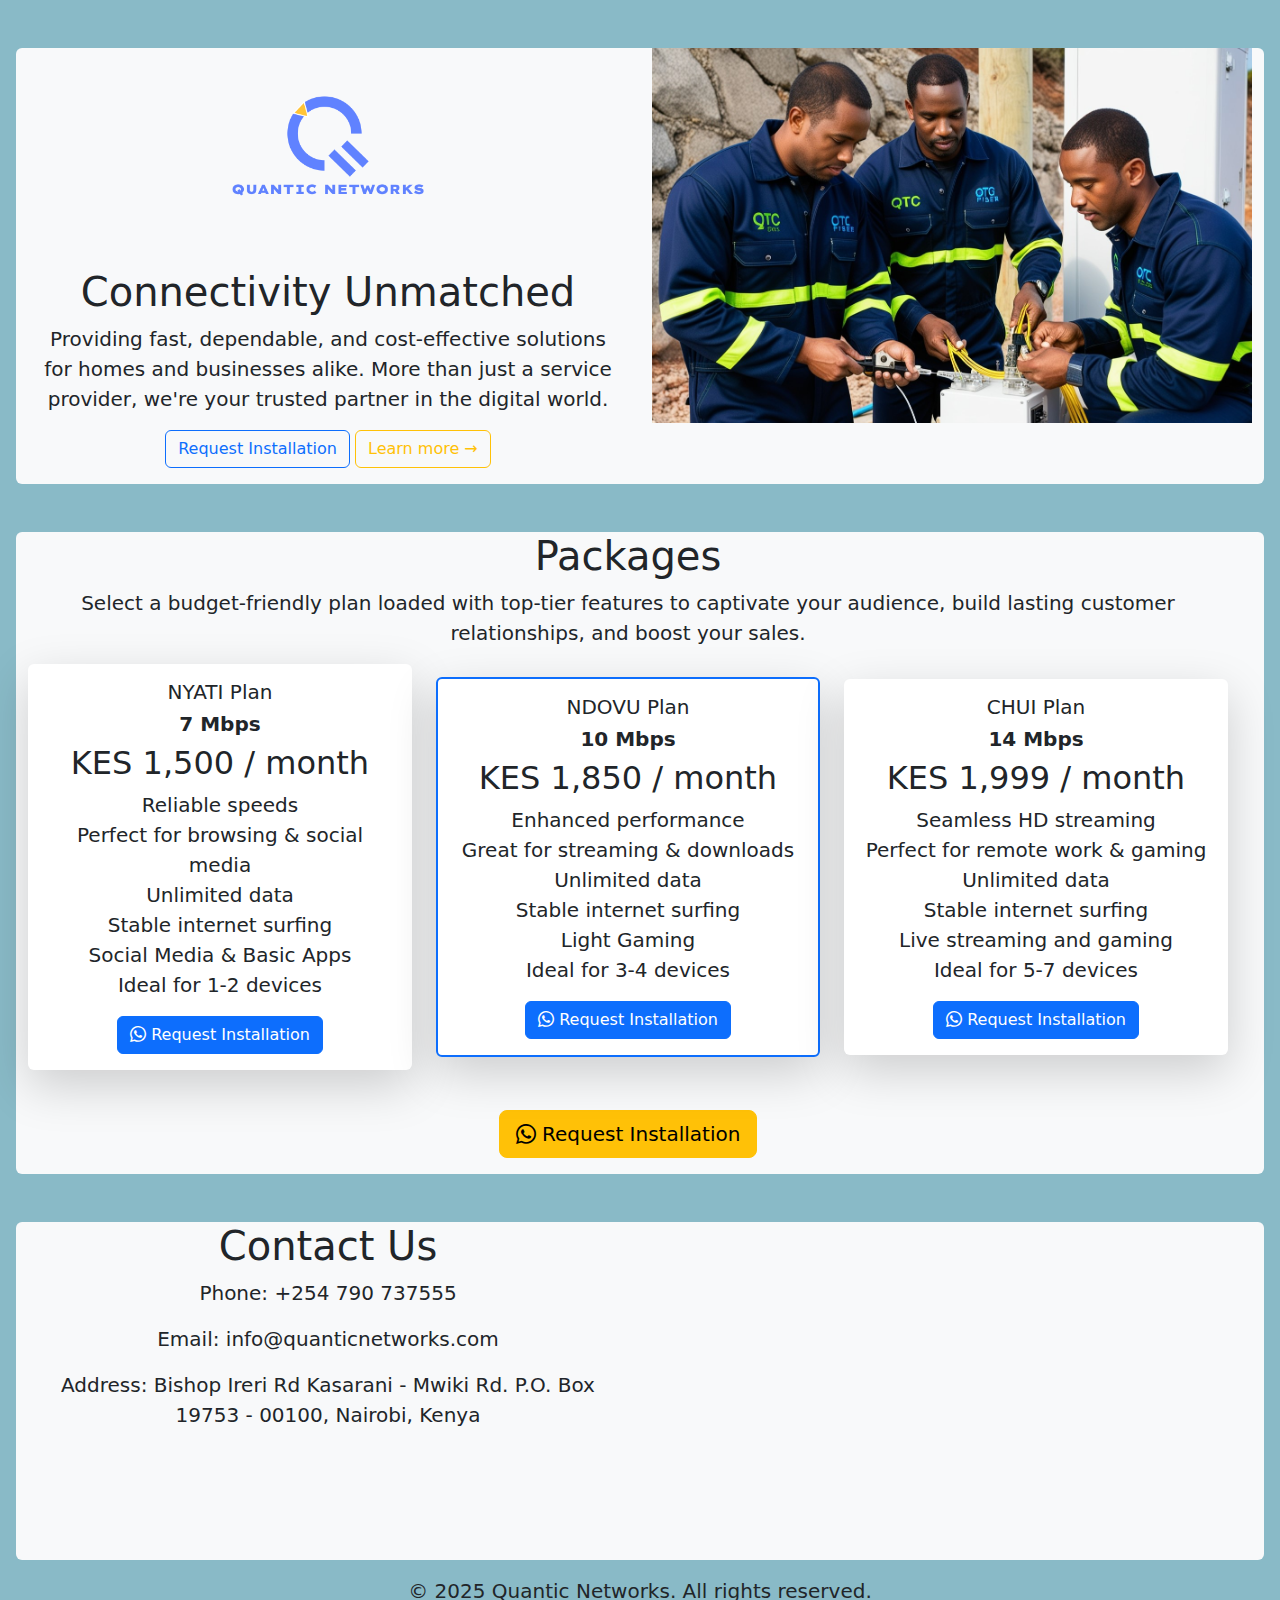
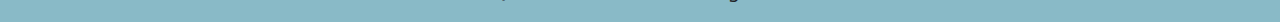
==== commit 478835ac: "added more features and final touches" ====
--- a/index.html
+++ b/index.html
@@ -36,7 +36,7 @@
 <!-- Packages Section -->
     <section id="packages" class="packages mt-5">
         <div class="row bg-light d-flex mx-3 rounded-2">
-            <div class="row mb-3">
+            <div class="row mb-3 text-center justify-content-center align-items-center">
                 <h2 class="text-center h1">Packages</h2>
                 <p class="text-center lead">Select a budget-friendly plan loaded with top-tier features to captivate your audience, build lasting customer relationships, and boost your sales.</p>
                 <div class="col-md-4">
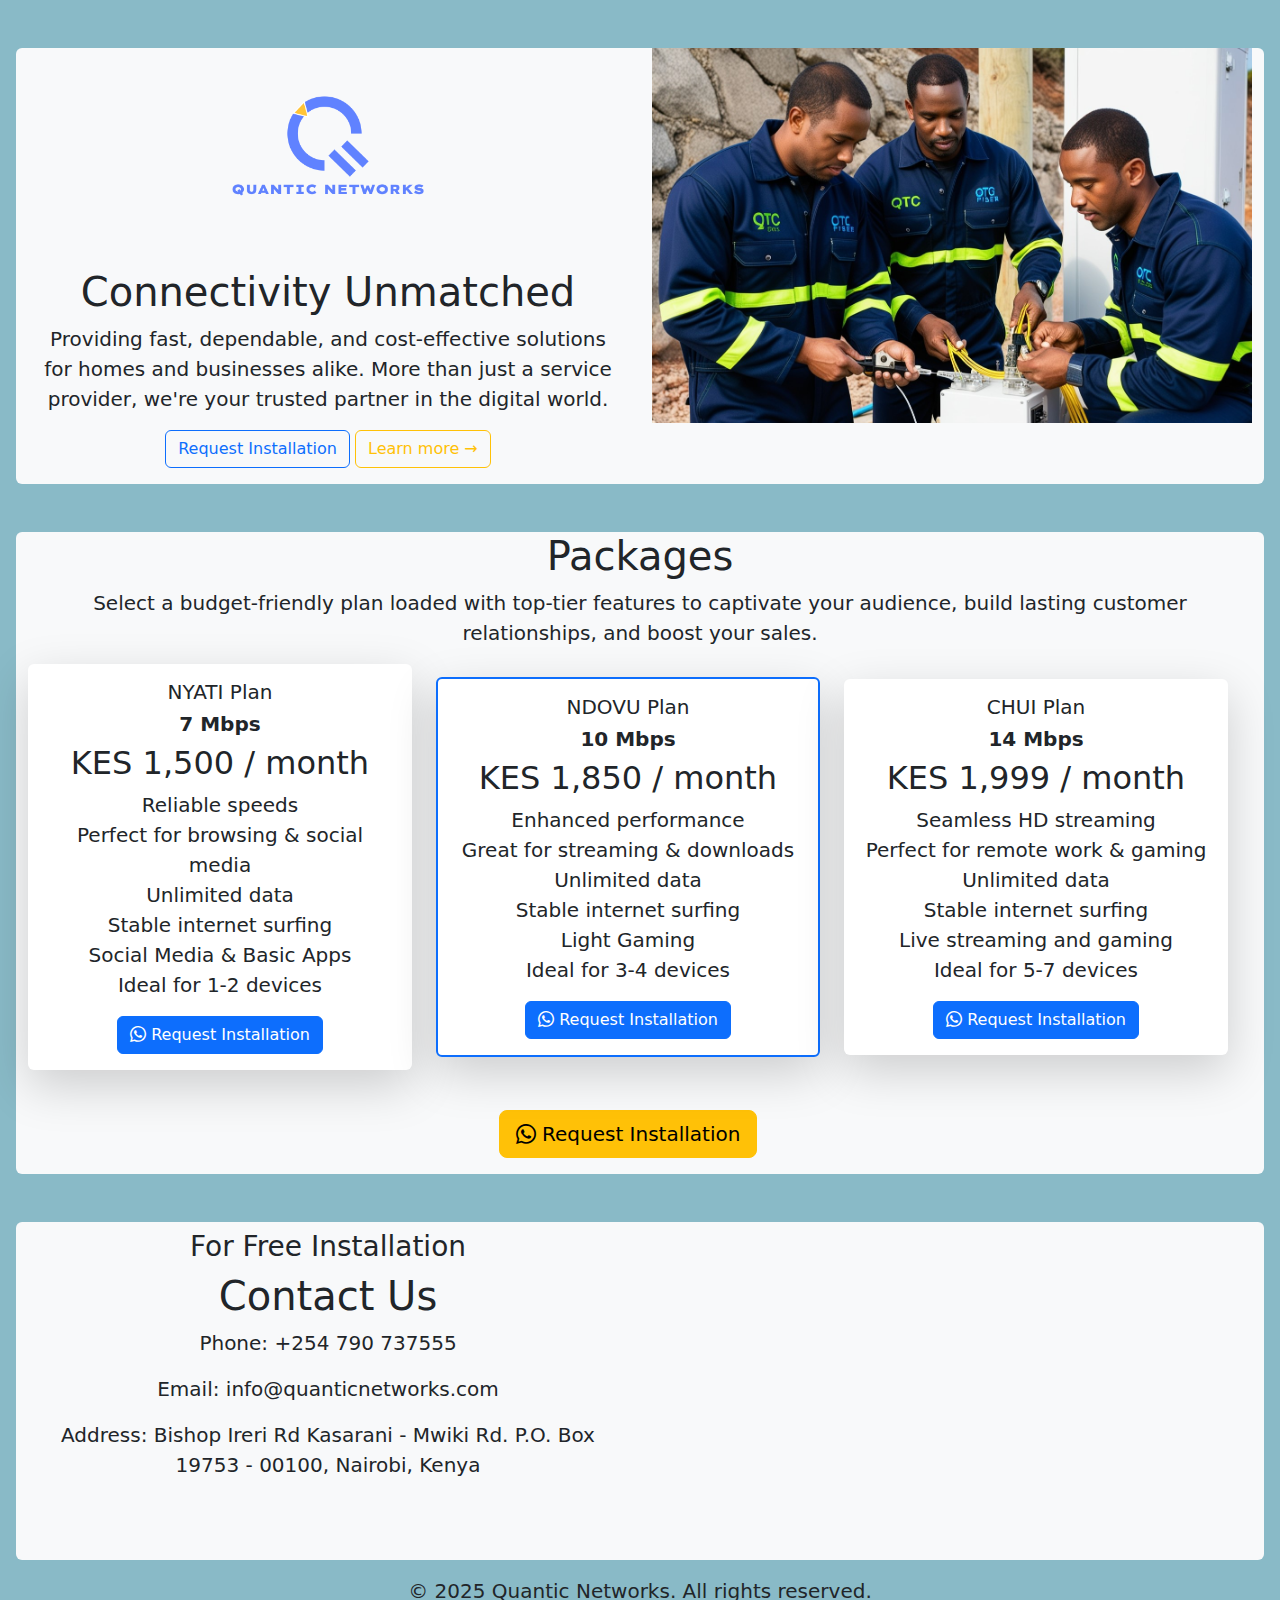
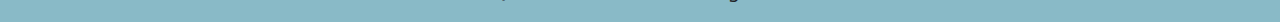
==== commit 2455912e: "added more features and final touches" ====
--- a/index.html
+++ b/index.html
@@ -36,9 +36,9 @@
 <!-- Packages Section -->
     <section id="packages" class="packages mt-5">
         <div class="row bg-light d-flex mx-3 rounded-2">
+            <h2 class="text-center h1">Packages</h2>
+            <p class="text-center lead">Select a budget-friendly plan loaded with top-tier features to captivate your audience, build lasting customer relationships, and boost your sales.</p>
             <div class="row mb-3 text-center justify-content-center align-items-center">
-                <h2 class="text-center h1">Packages</h2>
-                <p class="text-center lead">Select a budget-friendly plan loaded with top-tier features to captivate your audience, build lasting customer relationships, and boost your sales.</p>
                 <div class="col-md-4">
                     <div class="card text-center shadow-lg mb-3 border-0">
                         <div class="card-body">
@@ -107,7 +107,8 @@
     <section id="contact" class="contact mb-3">
         <div class="row bg-light mx-3 rounded-2 mt-5 text-center">
             <div class="col-md-6 mb-3">
-                <div class="container">
+                <div class="container mt-2">
+                    <h3>For Free Installation</h3>
                     <h2 class="h1">Contact Us</h2>
                     <p class="lead">Phone: +254 790 737555</p>
                     <p class="lead">Email: info@quanticnetworks.com</p>
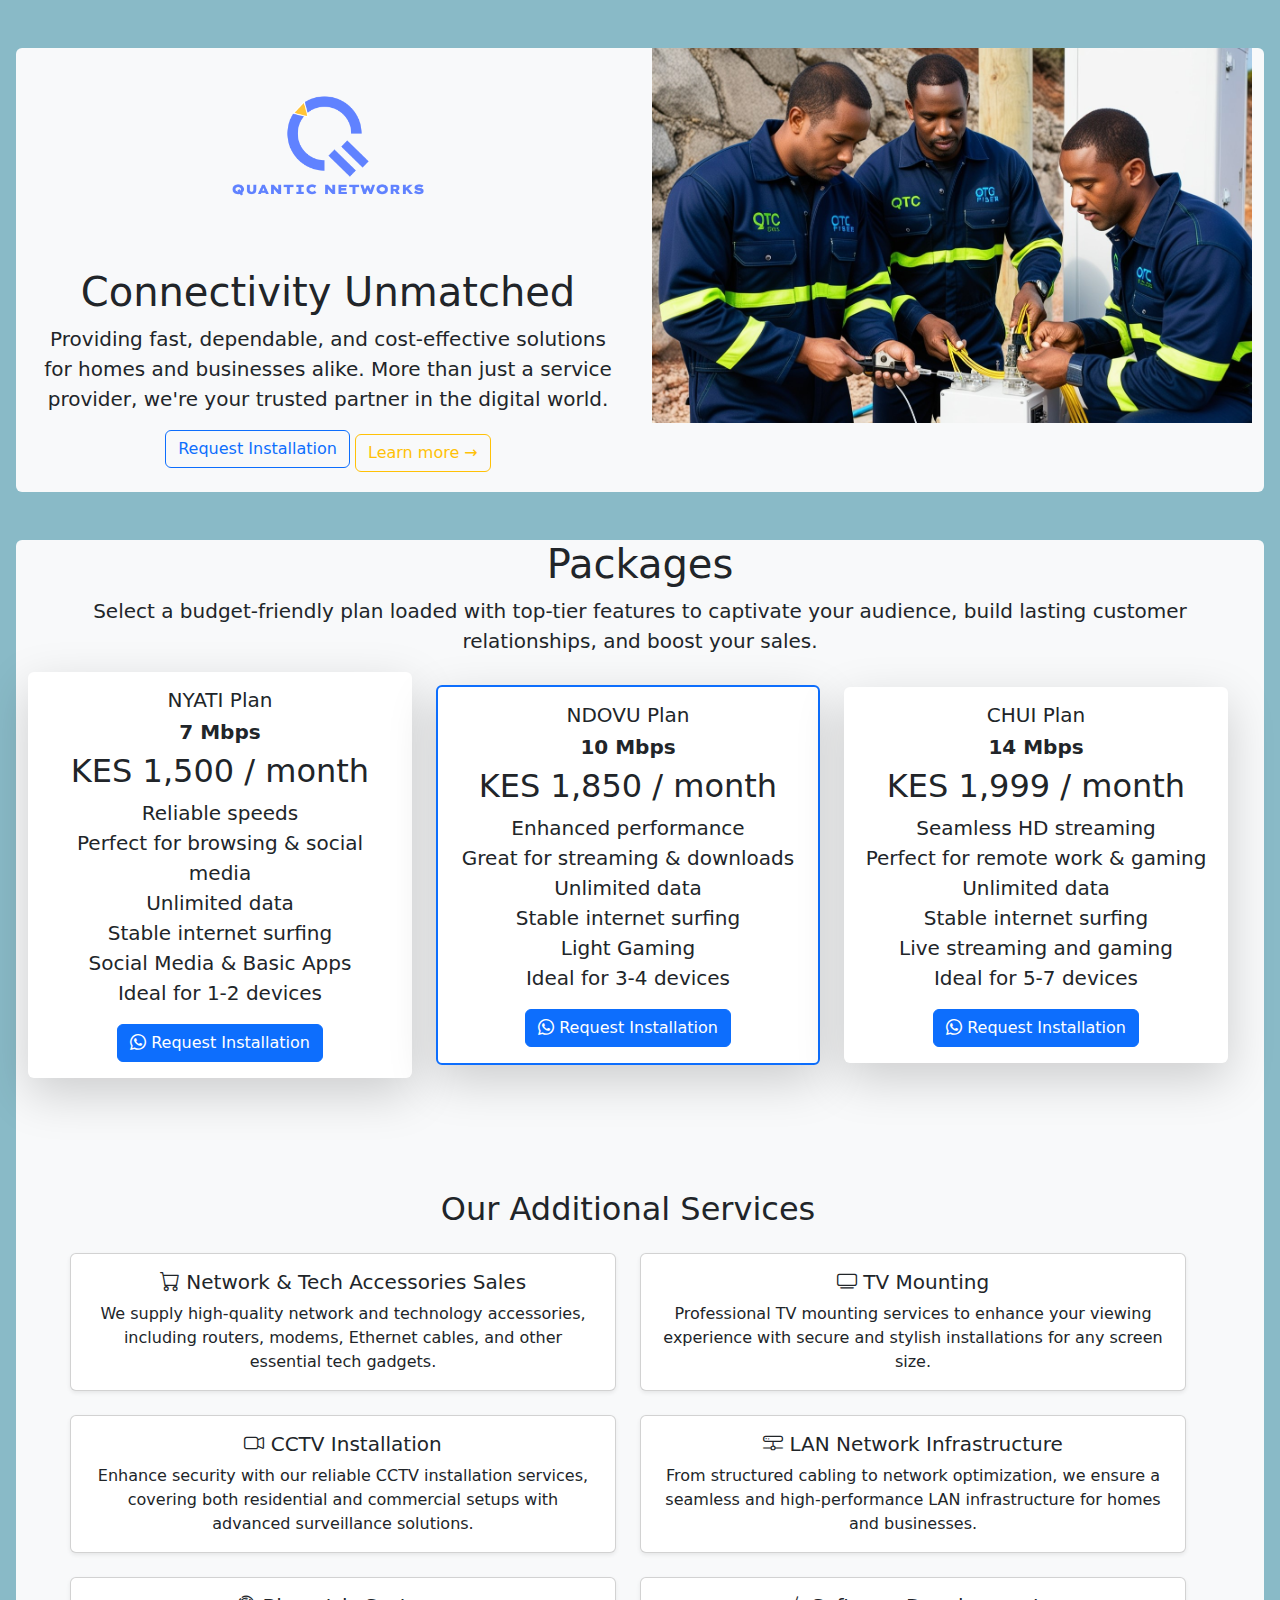
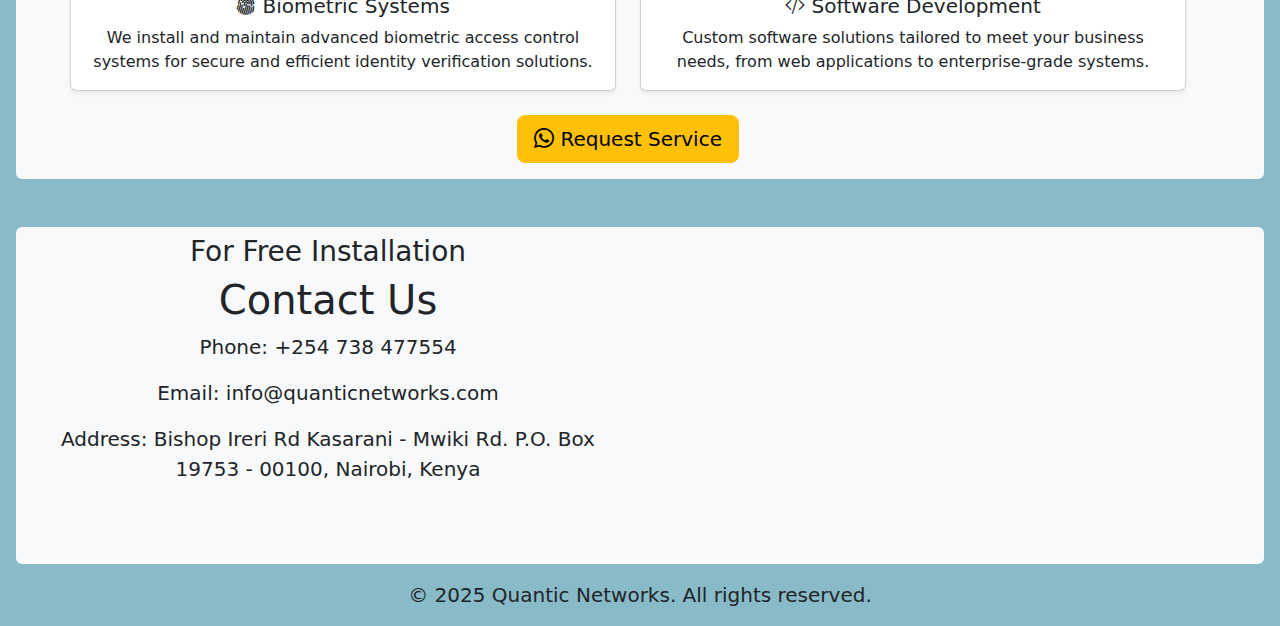
==== commit 0a0c48d3: "added other services section" ====
--- a/index.html
+++ b/index.html
@@ -3,6 +3,7 @@
 <head>
     <meta charset="UTF-8">
     <meta name="viewport" content="width=device-width, initial-scale=1.0">
+    <link rel="icon" type="image/png" href="Images/Quantic Networks SYMBOL.png">
     <title>Quantic Networks</title>
     <link rel="stylesheet" href="styles.css">
     <link href="https://cdn.jsdelivr.net/npm/bootstrap@5.3.3/dist/css/bootstrap.min.css" rel="stylesheet">
@@ -21,7 +22,7 @@
                 <h2 class="text-center h1">Connectivity Unmatched</h2>
                 <p class="lead text-center">Providing fast, dependable, and cost-effective solutions for homes and businesses alike. More than just a service provider, we're your trusted partner in the digital world.</p>
                 <div class="text-center">
-                    <a href="#contact" class="btn btn-outline-primary">Request Installation</a>
+                    <a href="https://api.whatsapp.com/send?phone=254738477554&text=Hi,I am requesting for a Wifi Installation today. " class="btn btn-outline-primary mb-2">Request Installation</a>
                     <a href="#packages" class="btn btn-outline-warning">Learn more →</a>
                 </div>
             </div>
@@ -53,7 +54,7 @@
                                 <li>Social Media & Basic Apps</li>
                                 <li>Ideal for 1-2 devices</li>
                             </ul>
-                            <a href="https://api.whatsapp.com/send?phone=254114063049&text=Hi,this is an Installation request for the NYATI plan .&source=&data=" class="btn btn-primary"><i class="bi bi-whatsapp"></i> Request Installation</a>
+                            <a href="https://api.whatsapp.com/send?phone=254738477554&text=Hi,this is an Installation request for the NYATI plan .&source=&data=" class="btn btn-primary"><i class="bi bi-whatsapp"></i> Request Installation</a>
                         </div>
                     </div>
                 </div>
@@ -72,7 +73,7 @@
                                 <li>Ideal for 3-4 devices</li>
                                 
                             </ul>
-                            <a href="https://api.whatsapp.com/send?phone=254114063049&text=Hi,this is an Installation request for the NDOVU plan .&source=&data=" class="btn btn-primary"><i class="bi bi-whatsapp"></i> Request Installation</a>
+                            <a href="https://api.whatsapp.com/send?phone=254738477554&text=Hi,this is an Installation request for the NDOVU plan .&source=&data=" class="btn btn-primary"><i class="bi bi-whatsapp"></i> Request Installation</a>
                         </div>
                     </div>
                 </div>
@@ -90,12 +91,55 @@
                                 <li>Live streaming and gaming</li>
                                 <li>Ideal for 5-7 devices</li>
                             </ul>
-                            <a href="https://api.whatsapp.com/send?phone=254114063049&text=Hi,this is an Installation request for the CHUI plan .&source=&data=" class="btn btn-primary"><i class="bi bi-whatsapp"></i> Request Installation</a>
+                            <a href="https://api.whatsapp.com/send?phone=254738477554&text=Hi,this is an Installation request for the CHUI plan .&source=&data=" class="btn btn-primary"><i class="bi bi-whatsapp"></i> Request Installation</a>
                         </div>
                     </div>
                 </div>
+                <section id="services" class=" mt-5">
+                    <div class="container mt-5">
+                        <h2 class="text-center mb-4">Our Additional Services</h2>
+                        <div class="row gy-4">
+                            <div class="col-md-6">
+                                <div class="card shadow-sm p-3">
+                                    <h5 class="card-title"><i class="service-icon bi bi-cart"></i> Network & Tech Accessories Sales</h5>
+                                    <p class="card-text">We supply high-quality network and technology accessories, including routers, modems, Ethernet cables, and other essential tech gadgets.</p>
+                                </div>
+                            </div>
+                            <div class="col-md-6">
+                                <div class="card shadow-sm p-3">
+                                    <h5 class="card-title"><i class="service-icon bi bi-tv"></i> TV Mounting</h5>
+                                    <p class="card-text">Professional TV mounting services to enhance your viewing experience with secure and stylish installations for any screen size.</p>
+                                </div>
+                            </div>
+                            <div class="col-md-6">
+                                <div class="card shadow-sm p-3">
+                                    <h5 class="card-title"><i class="service-icon bi bi-camera-video"></i> CCTV Installation</h5>
+                                    <p class="card-text">Enhance security with our reliable CCTV installation services, covering both residential and commercial setups with advanced surveillance solutions.</p>
+                                </div>
+                            </div>
+                            <div class="col-md-6">
+                                <div class="card shadow-sm p-3">
+                                    <h5 class="card-title"><i class="service-icon bi bi-hdd-network"></i> LAN Network Infrastructure</h5>
+                                    <p class="card-text">From structured cabling to network optimization, we ensure a seamless and high-performance LAN infrastructure for homes and businesses.</p>
+                                </div>
+                            </div>
+                            <div class="col-md-6">
+                                <div class="card shadow-sm p-3">
+                                    <h5 class="card-title"><i class="service-icon bi bi-fingerprint"></i> Biometric Systems</h5>
+                                    <p class="card-text">We install and maintain advanced biometric access control systems for secure and efficient identity verification solutions.</p>
+                                </div>
+                            </div>
+                            <div class="col-md-6">
+                                <div class="card shadow-sm p-3">
+                                    <h5 class="card-title"><i class="service-icon bi bi-code-slash"></i> Software Development</h5>
+                                    <p class="card-text">Custom software solutions tailored to meet your business needs, from web applications to enterprise-grade systems.</p>
+                                </div>
+                            </div>
+                        </div>
+                    </div>
+                </section>
                 <div class="text-center mt-4">
-                    <a href="https://api.whatsapp.com/send?phone=254114063049&text=Hi,this is an Installation request for a Business package .&source=&data=" class="btn btn-warning btn-lg"><i class="bi bi-whatsapp"></i> Request Installation</a>
+                    <a href="https://api.whatsapp.com/send?phone=254738477554&text=Hi,I would like to request for your services .&source=&data=" class="btn btn-warning btn-lg"><i class="bi bi-whatsapp"></i> Request Service</a>
                 </div>
             </div>
     
@@ -110,7 +154,7 @@
                 <div class="container mt-2">
                     <h3>For Free Installation</h3>
                     <h2 class="h1">Contact Us</h2>
-                    <p class="lead">Phone: +254 790 737555</p>
+                    <p class="lead">Phone: +254 738 477554</p>
                     <p class="lead">Email: info@quanticnetworks.com</p>
                     <p class="lead">Address: Bishop Ireri Rd Kasarani - Mwiki Rd. P.O. Box 19753 - 00100, Nairobi, Kenya</p>
                 </div>
